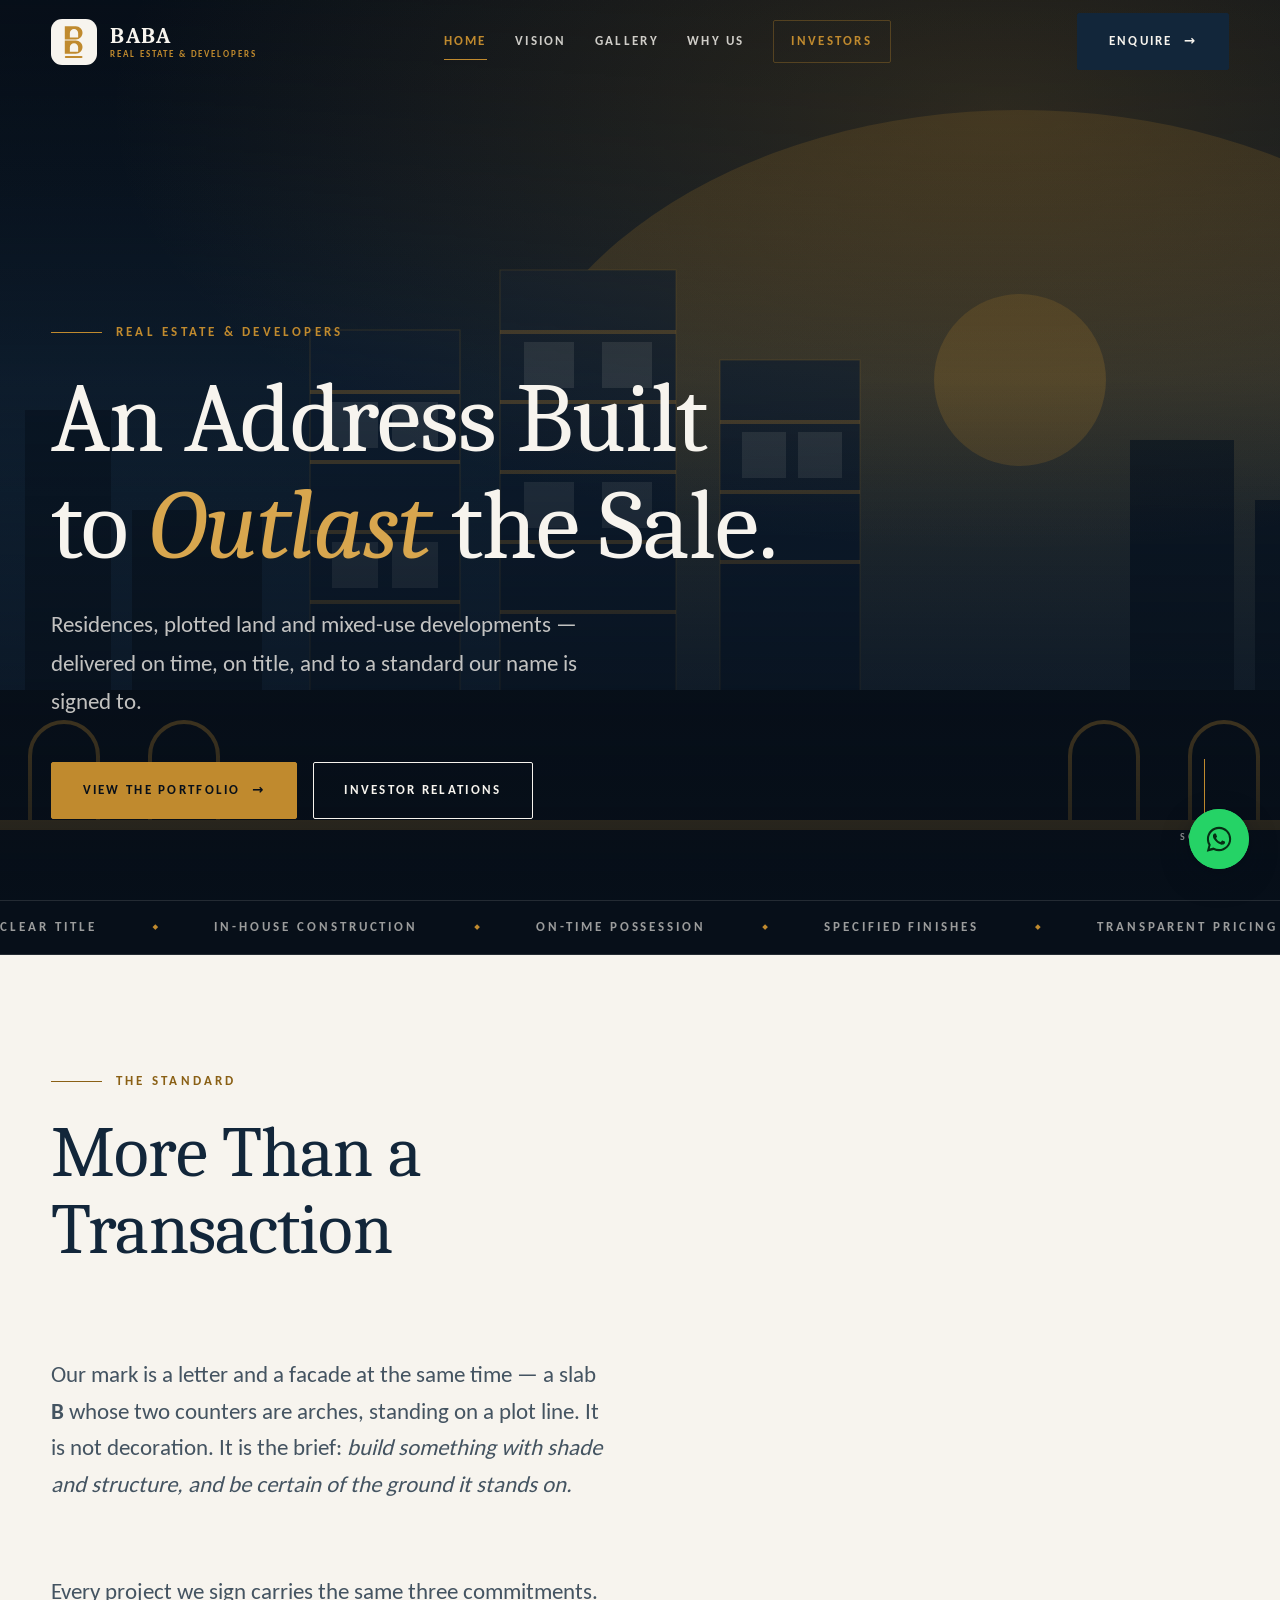
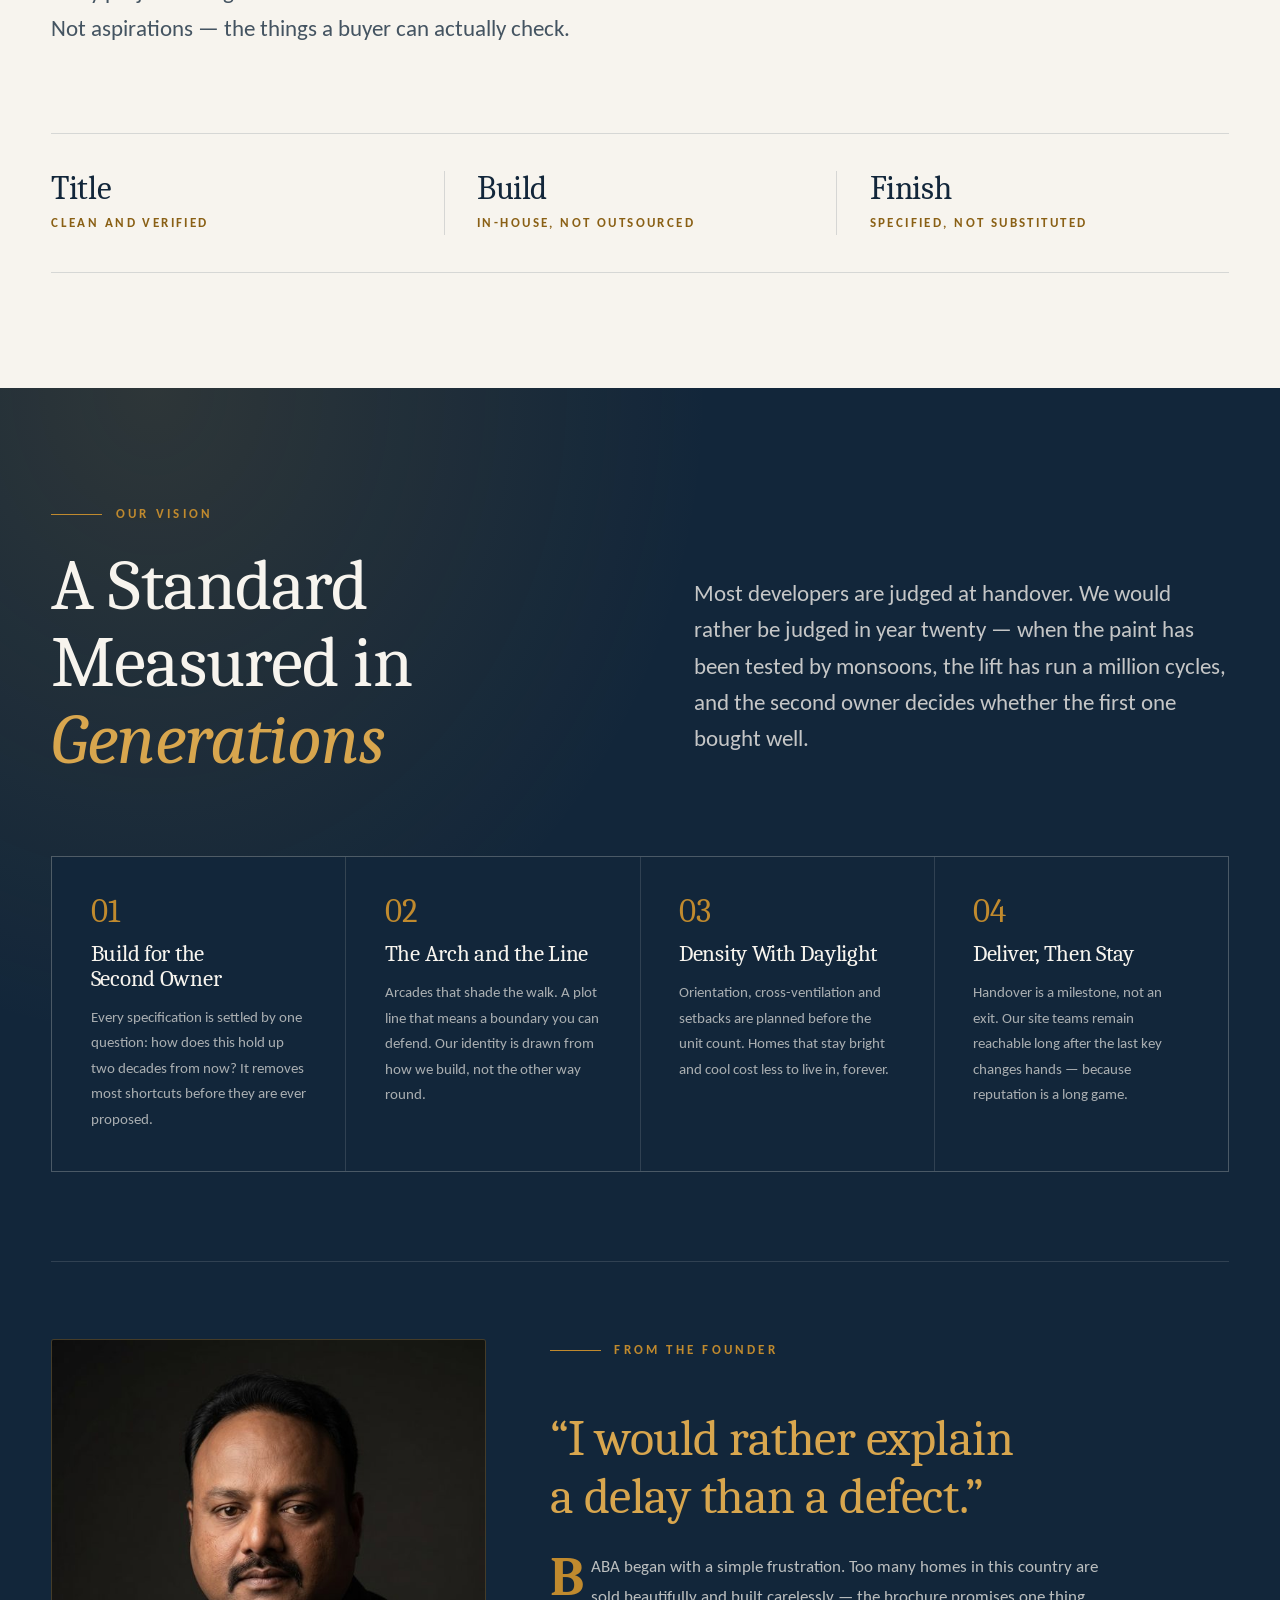
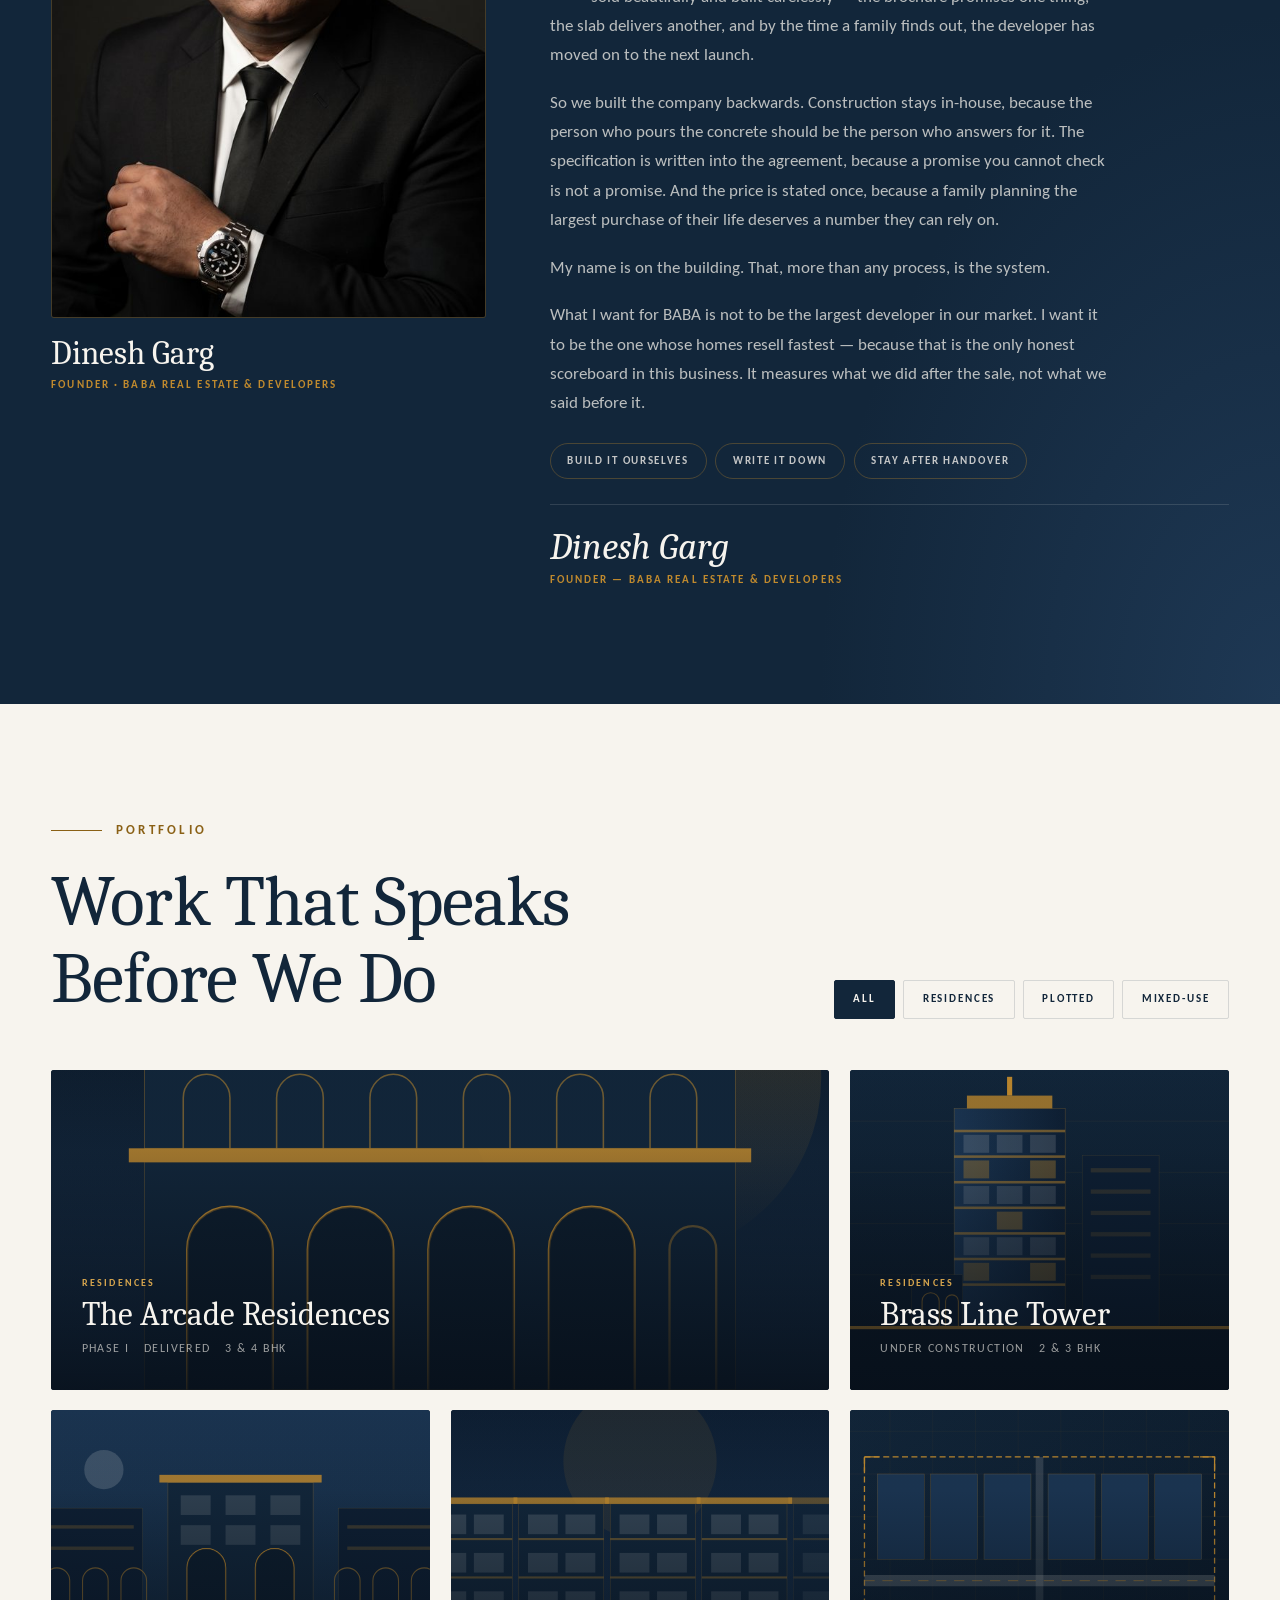
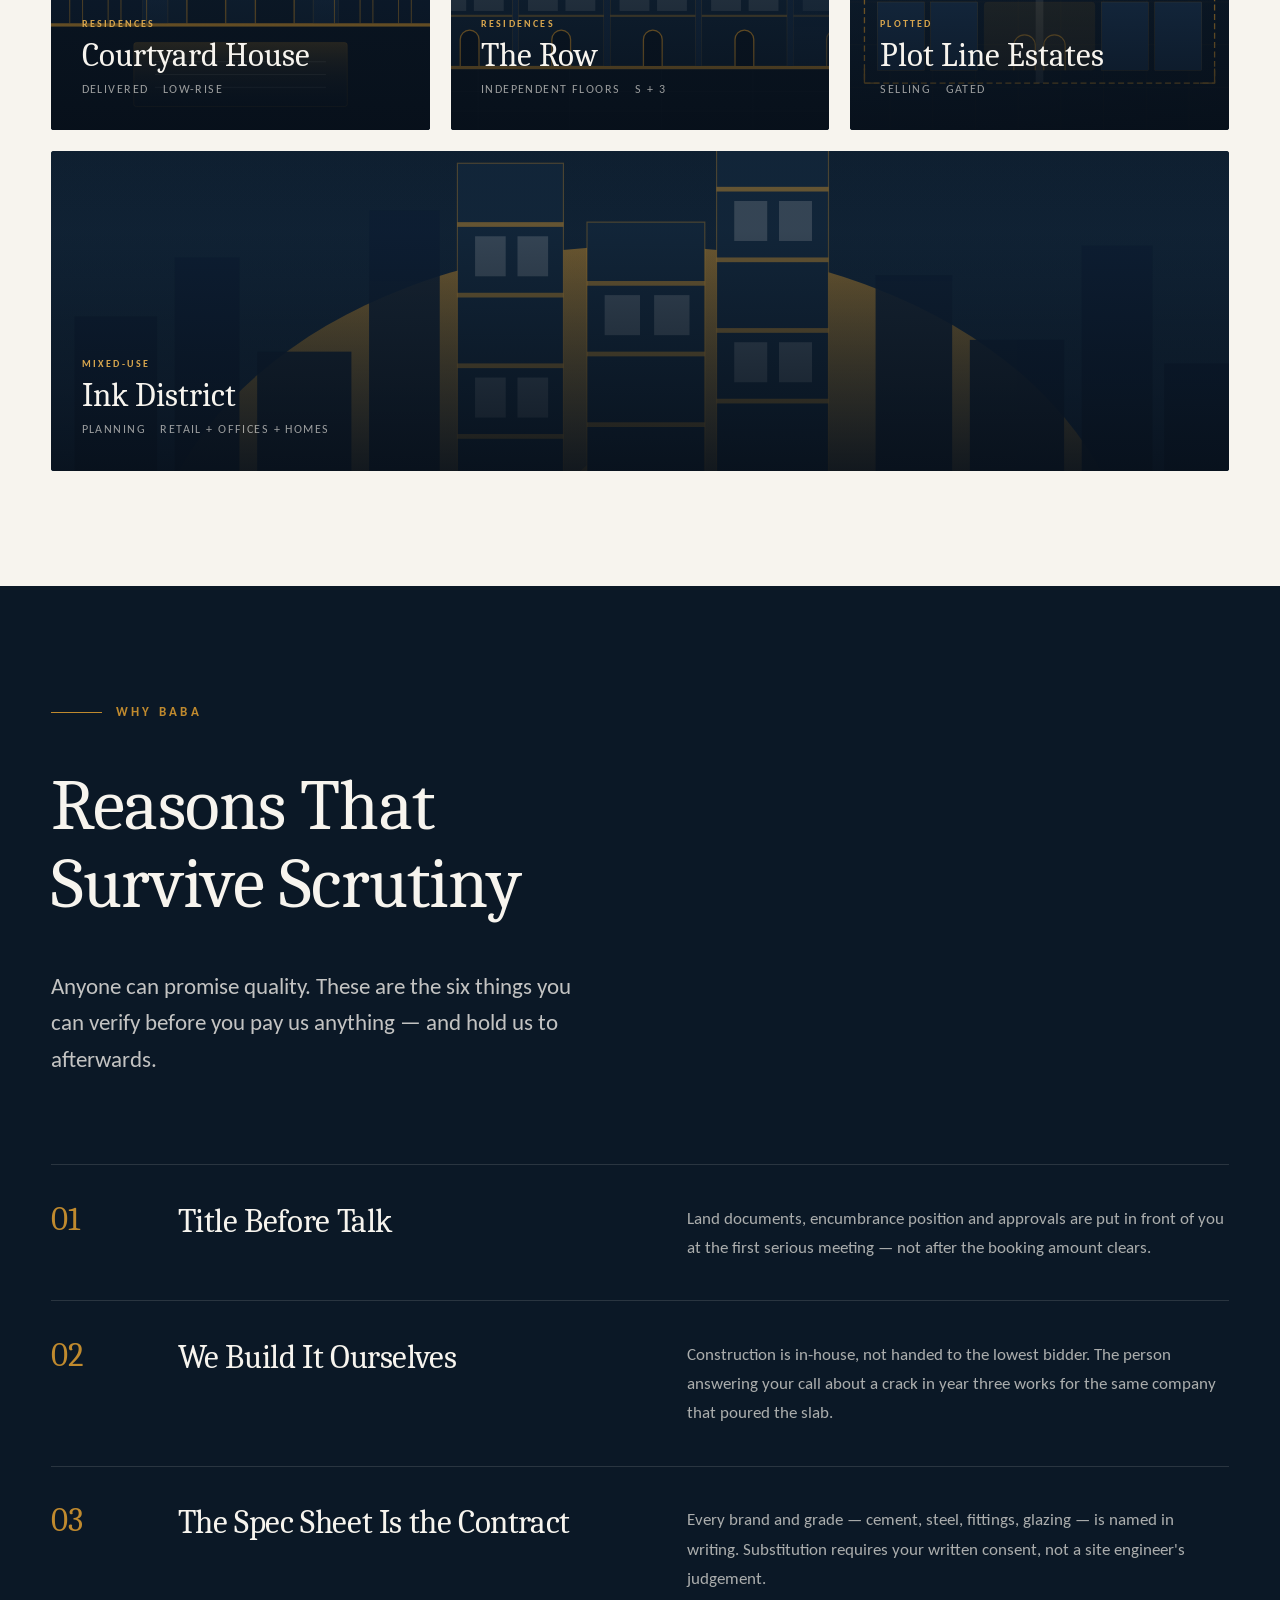
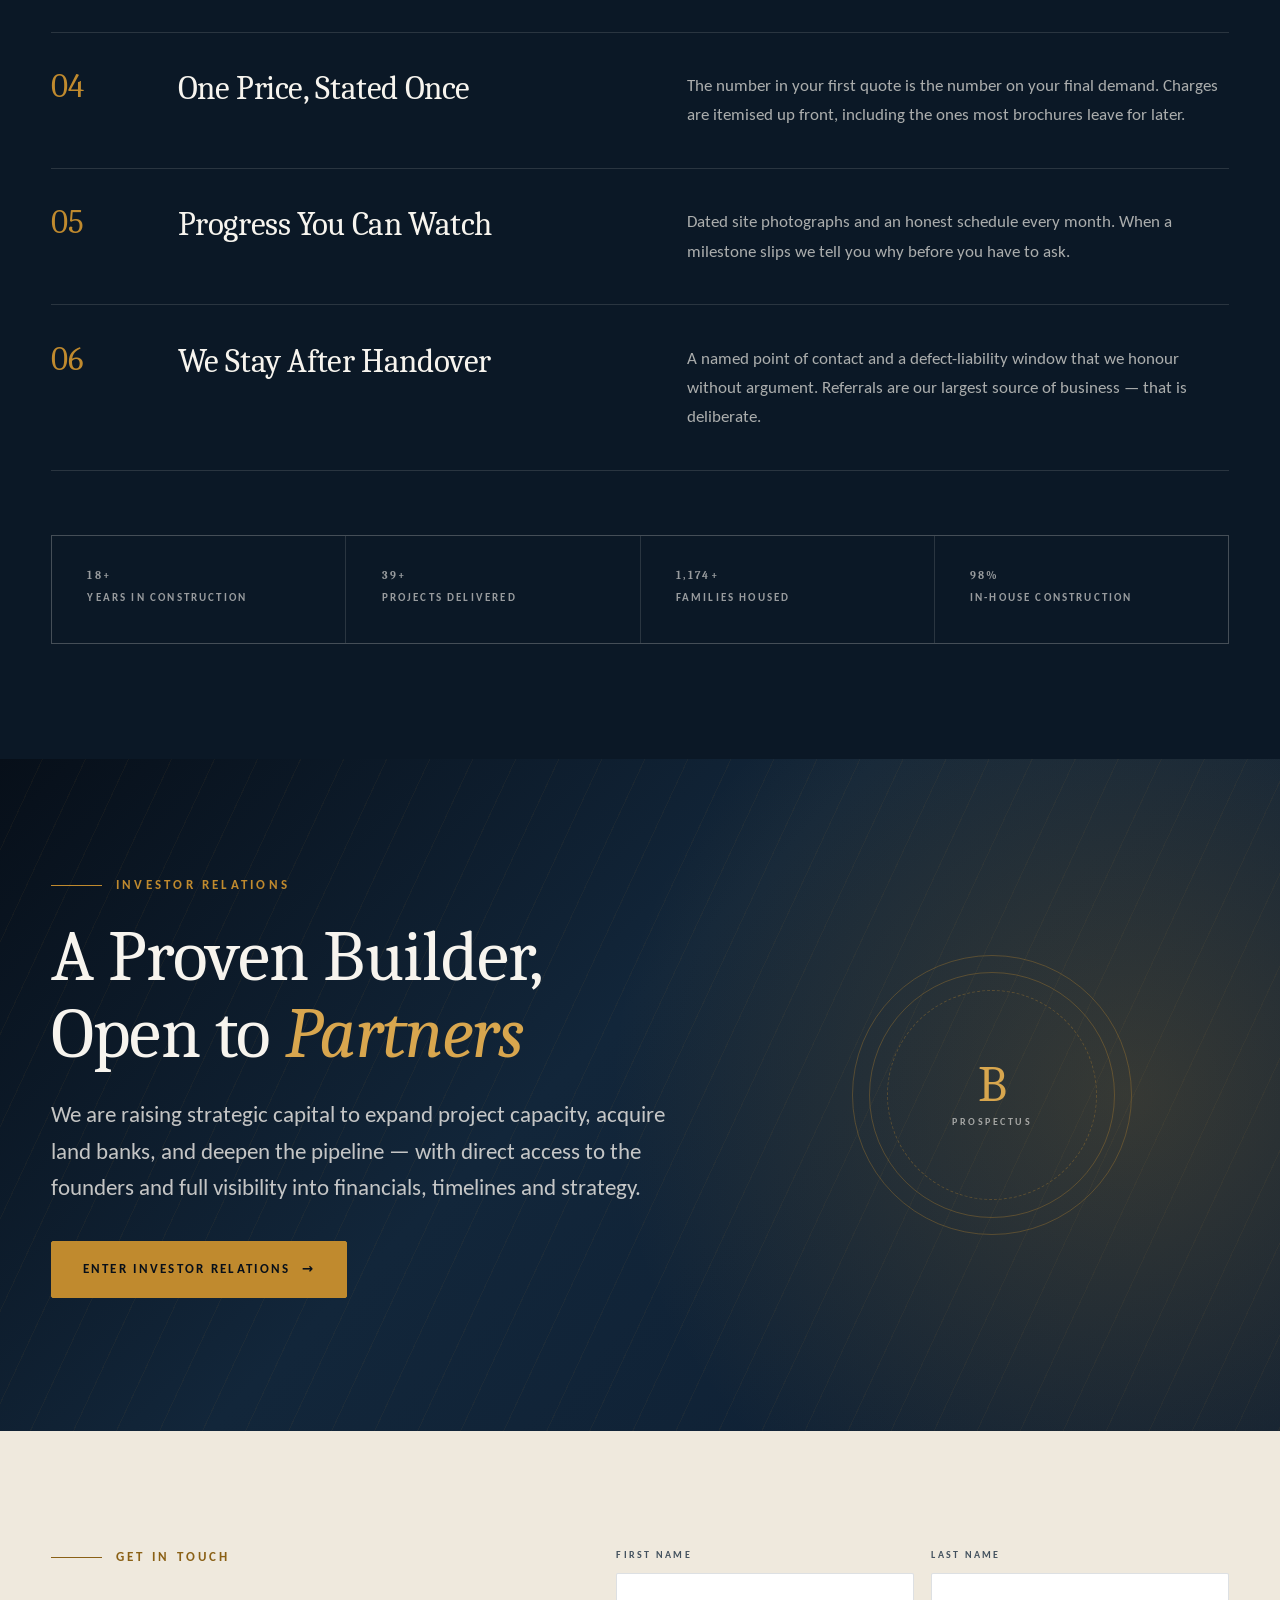
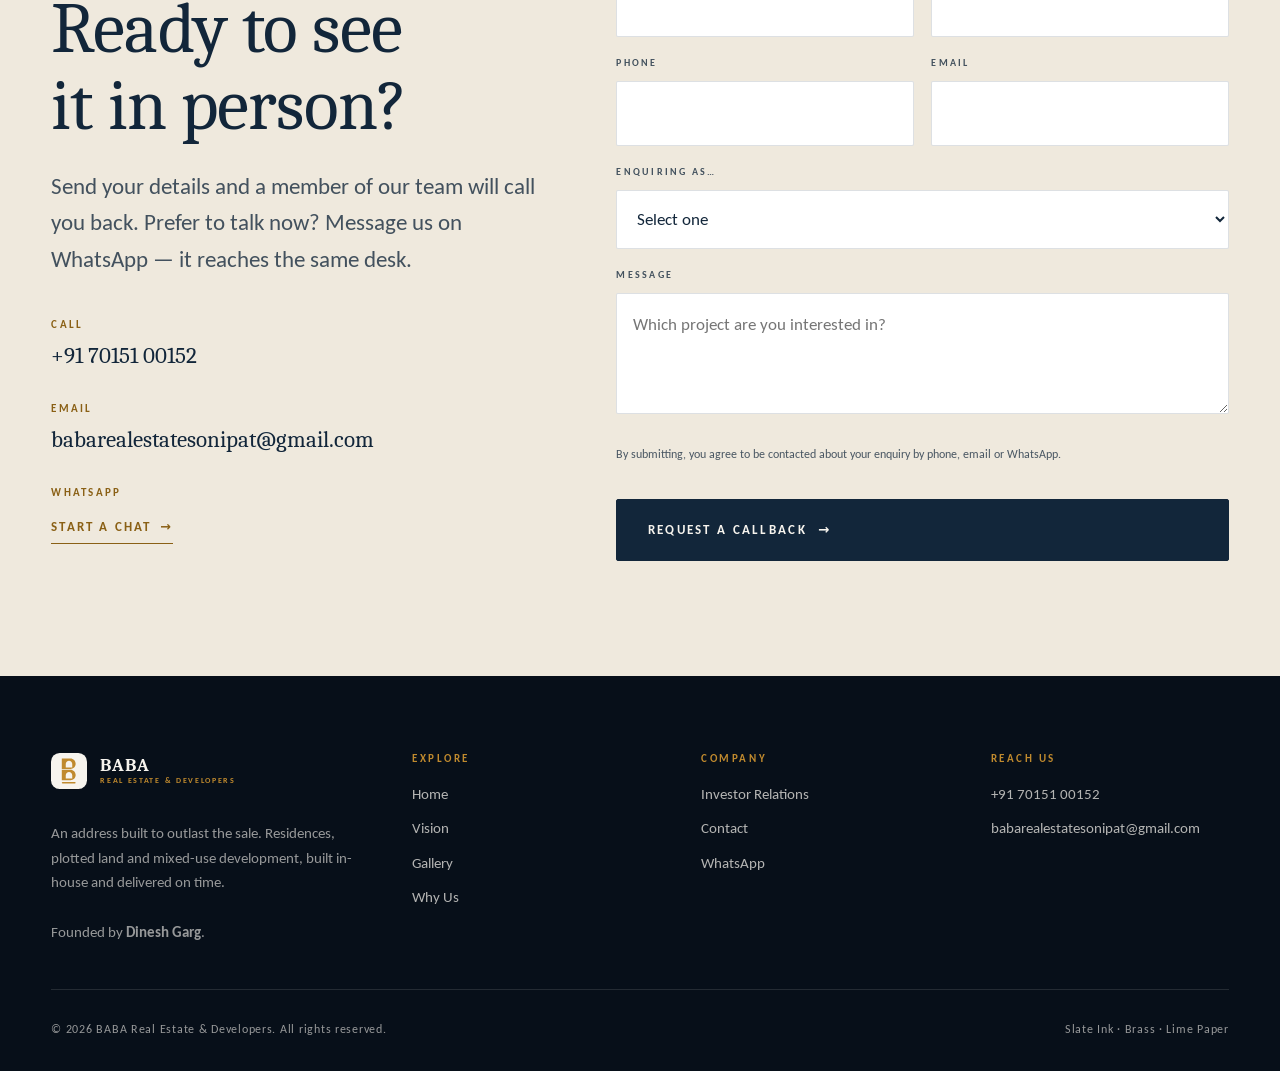
==== index.html @ 48f4e611 "Add files via upload" ====
<!DOCTYPE html>
<html lang="en">
<head>
<meta charset="utf-8">
<meta name="viewport" content="width=device-width, initial-scale=1">
<title>BABA Real Estate &amp; Developers — An Address Built to Outlast the Sale</title>
<meta name="description" content="BABA Real Estate &amp; Developers — residences, plotted land and mixed-use developments delivered on time, on title, and to a standard our name is signed to.">
<meta name="theme-color" content="#12263A">

<meta property="og:type" content="website">
<meta property="og:title" content="BABA Real Estate &amp; Developers">
<meta property="og:description" content="An address built to outlast the sale.">
<meta property="og:image" content="assets/img/logo-mark.svg">

<link rel="icon" href="assets/img/favicon.svg" type="image/svg+xml">
<link rel="apple-touch-icon" href="assets/img/logo-mark.svg">

<!-- Marks that scripting is live. The scroll-reveal CSS is gated on this, so
     if JS never runs the page renders normally instead of staying blank. -->
<script>document.documentElement.className += ' js';</script>

<!-- Fonts are self-hosted: no third-party DNS/TLS on the critical path.
     Preloaded so they download in parallel with the stylesheet, not after it. -->
<link rel="preload" href="assets/fonts/caladea-400-latin.woff2" as="font" type="font/woff2" crossorigin>
<link rel="preload" href="assets/fonts/caladea-700-latin.woff2" as="font" type="font/woff2" crossorigin>
<link rel="preload" href="assets/fonts/carlito-400-latin.woff2" as="font" type="font/woff2" crossorigin>
<link rel="preload" href="assets/fonts/carlito-700-latin.woff2" as="font" type="font/woff2" crossorigin>
<link rel="stylesheet" href="assets/css/site.css">
<script src="assets/js/config.js" defer></script>
<script src="assets/js/site.js" defer></script>
</head>

<body>

<!-- ═══════════════════════════════ HEADER ═══════════════════════════════ -->
<header class="header header--over" id="header">
  <div class="header__in">

    <a href="#home" class="lockup" aria-label="BABA Real Estate and Developers — home">
      <svg class="lockup__mark" viewBox="0 0 96 96" aria-hidden="true">
        <rect class="badge" width="96" height="96" rx="23.04"/>
        <path fill-rule="evenodd" d="M28.8 14.88 L51.84 14.88 C59.5278 14.88 65.76 21.1122 65.76 28.8 C65.76 36.4878 59.5278 42.72 51.84 42.72 L28.8 42.72 Z M28.8 44.64 L51.84 44.64 C59.5278 44.64 65.76 50.8722 65.76 58.56 C65.76 66.2478 59.5278 72.48 51.84 72.48 L28.8 72.48 Z M39.36 38.4 L39.36 29.28 C39.36 24.5082 43.2282 20.64 48 20.64 C52.7718 20.64 56.64 24.5082 56.64 29.28 L56.64 38.4 Z M39.36 68.16 L39.36 59.04 C39.36 54.2682 43.2282 50.4 48 50.4 C52.7718 50.4 56.64 54.2682 56.64 59.04 L56.64 68.16 Z"/>
        <rect class="plot" x="28.8" y="77.28" width="36.96" height="4.32" rx="2.16"/>
      </svg>
      <span class="lockup__type">
        <span class="lockup__word">BABA</span>
        <span class="lockup__desc">Real Estate &amp; Developers</span>
      </span>
    </a>

    <nav class="nav" aria-label="Primary">
      <a class="nav__link" href="#home">Home</a>
      <a class="nav__link" href="#vision">Vision</a>
      <a class="nav__link" href="#gallery">Gallery</a>
      <a class="nav__link" href="#why">Why Us</a>
      <a class="nav__link nav__link--invest" href="investors.html">Investors</a>
    </nav>

    <a class="btn header__cta" href="#contact">
      Enquire <span class="arw" aria-hidden="true">→</span>
    </a>

    <button class="burger" id="burger" aria-label="Open menu" aria-expanded="false" aria-controls="drawer">
      <span></span>
    </button>
  </div>
</header>

<!-- mobile drawer -->
<div class="drawer" id="drawer">
  <nav class="drawer__list" aria-label="Mobile">
    <a class="drawer__link" href="#home"><i>01</i> Home</a>
    <a class="drawer__link" href="#vision"><i>02</i> Vision</a>
    <a class="drawer__link" href="#gallery"><i>03</i> Gallery</a>
    <a class="drawer__link" href="#why"><i>04</i> Why Us</a>
    <a class="drawer__link" href="investors.html"><i>05</i> Investors</a>
  </nav>
  <div class="drawer__foot">
    <a class="btn btn--brass" href="#contact">Enquire <span class="arw" aria-hidden="true">→</span></a>
    <a class="link-u" data-wa href="#">Chat on WhatsApp</a>
  </div>
</div>

<main>

<!-- ═══════════════════════════════ HERO ═════════════════════════════════ -->
<section class="hero" id="home">
  <div class="hero__bg" aria-hidden="true">
    <svg viewBox="0 0 1600 900" preserveAspectRatio="xMidYMax slice">
      <defs>
        <linearGradient id="h-sky" x1="0" y1="0" x2="0" y2="1">
          <stop offset="0" stop-color="#070F19"/>
          <stop offset=".55" stop-color="#12263A"/>
          <stop offset="1" stop-color="#1B3552"/>
        </linearGradient>
        <linearGradient id="h-glow" x1="0" y1="0" x2="0" y2="1">
          <stop offset="0" stop-color="#C08A2E" stop-opacity=".38"/>
          <stop offset="1" stop-color="#C08A2E" stop-opacity="0"/>
        </linearGradient>
      </defs>
      <rect width="1600" height="900" fill="url(#h-sky)"/>
      <ellipse cx="1180" cy="470" rx="520" ry="360" fill="url(#h-glow)"/>
      <circle cx="1180" cy="380" r="86" fill="#C08A2E" opacity=".3"/>

      <!-- far skyline, slow parallax -->
      <g data-par="0.06" opacity=".9" fill="#0B1826">
        <rect x="40" y="470" width="120" height="330"/><rect x="185" y="410" width="86" height="390"/>
        <rect x="292" y="510" width="130" height="290"/><rect x="1290" y="440" width="104" height="360"/>
        <rect x="1415" y="500" width="128" height="300"/><rect x="1560" y="460" width="80" height="340"/>
      </g>

      <!-- mid towers -->
      <g data-par="0.12">
        <g fill="#0E1F33" stroke="#C08A2E" stroke-opacity=".26">
          <rect x="470" y="330" width="150" height="470"/>
          <rect x="660" y="270" width="176" height="530"/>
          <rect x="880" y="360" width="140" height="440"/>
        </g>
        <g fill="#C08A2E" opacity=".38">
          <rect x="470" y="390" width="150" height="4"/><rect x="470" y="460" width="150" height="4"/>
          <rect x="470" y="530" width="150" height="4"/><rect x="470" y="600" width="150" height="4"/>
          <rect x="660" y="330" width="176" height="4"/><rect x="660" y="400" width="176" height="4"/>
          <rect x="660" y="470" width="176" height="4"/><rect x="660" y="540" width="176" height="4"/>
          <rect x="660" y="610" width="176" height="4"/>
          <rect x="880" y="420" width="140" height="4"/><rect x="880" y="490" width="140" height="4"/>
          <rect x="880" y="560" width="140" height="4"/>
        </g>
        <g fill="#F7F4EE" opacity=".13">
          <rect x="492" y="402" width="46" height="46"/><rect x="552" y="402" width="46" height="46"/>
          <rect x="492" y="542" width="46" height="46"/><rect x="552" y="542" width="46" height="46"/>
          <rect x="684" y="342" width="50" height="46"/><rect x="762" y="342" width="50" height="46"/>
          <rect x="684" y="482" width="50" height="46"/><rect x="762" y="482" width="50" height="46"/>
          <rect x="902" y="432" width="44" height="46"/><rect x="958" y="432" width="44" height="46"/>
        </g>
      </g>

      <!-- foreground arcade — the mark, at architectural scale -->
      <g data-par="0.22">
        <rect x="0" y="690" width="1600" height="130" fill="#070F19"/>
        <g fill="none" stroke="#C08A2E" stroke-width="4" stroke-opacity=".92">
          <path d="M70 820v-64a34 34 0 0 1 68 0v64"/>
          <path d="M190 820v-64a34 34 0 0 1 68 0v64"/>
          <path d="M310 820v-64a34 34 0 0 1 68 0v64"/>
          <path d="M1230 820v-64a34 34 0 0 1 68 0v64"/>
          <path d="M1350 820v-64a34 34 0 0 1 68 0v64"/>
          <path d="M1470 820v-64a34 34 0 0 1 68 0v64"/>
        </g>
        <rect x="0" y="820" width="1600" height="10" fill="#C08A2E"/>
        <rect x="0" y="830" width="1600" height="70" fill="#070F19"/>
      </g>
    </svg>
  </div>

  <div class="hero__in">
    <p class="eyebrow" data-reveal>Real Estate &amp; Developers</p>
    <h1 data-reveal style="--d:90ms">An Address Built to <em>Outlast</em> the Sale.</h1>
    <p class="hero__sub" data-reveal style="--d:200ms">
      Residences, plotted land and mixed-use developments — delivered on time, on title,
      and to a standard our name is signed to.
    </p>
    <div class="hero__actions" data-reveal style="--d:300ms">
      <a class="btn btn--brass" href="#gallery">View the Portfolio <span class="arw" aria-hidden="true">→</span></a>
      <a class="btn btn--ghost" href="investors.html">Investor Relations</a>
    </div>
  </div>

  <div class="hero__scroll" aria-hidden="true"><i></i>Scroll</div>
</section>

<!-- ticker -->
<div class="ticker on-ink" aria-hidden="true">
  <div class="ticker__track" id="ticker">
    <span>Clear Title</span><span>In-House Construction</span><span>On-Time Possession</span>
    <span>Specified Finishes</span><span>Transparent Pricing</span><span>Post-Handover Support</span>
  </div>
</div>

<!-- ═══════════════════════════ STATEMENT ════════════════════════════════ -->
<section class="section">
  <div class="shell statement">
    <div class="statement__head">
      <p class="eyebrow" data-reveal>The Standard</p>
      <h2 data-reveal style="--d:80ms">More Than a<br>Transaction</h2>
    </div>
    <div class="statement__body" data-reveal style="--d:160ms">
      <p class="lede">
        Our mark is a letter and a facade at the same time — a slab <strong>B</strong> whose two
        counters are arches, standing on a plot line. It is not decoration. It is the brief:
        <em>build something with shade and structure, and be certain of the ground it stands on.</em>
      </p>
      <p class="lede">
        Every project we sign carries the same three commitments. Not aspirations —
        the things a buyer can actually check.
      </p>
    </div>

    <div class="pillars">
      <div class="pillar" data-reveal>
        <h3>Title</h3>
        <p>Clean and verified</p>
      </div>
      <div class="pillar" data-reveal style="--d:110ms">
        <h3>Build</h3>
        <p>In-house, not outsourced</p>
      </div>
      <div class="pillar" data-reveal style="--d:220ms">
        <h3>Finish</h3>
        <p>Specified, not substituted</p>
      </div>
    </div>
  </div>
</section>

<!-- ═══════════════════════════════ VISION ═══════════════════════════════ -->
<section class="section vision" id="vision">
  <div class="shell">

    <div class="vision__top">
      <div>
        <p class="eyebrow" data-reveal>Our Vision</p>
        <h2 data-reveal style="--d:80ms">A Standard Measured in <span class="script">Generations</span></h2>
      </div>
      <p class="lede" data-reveal style="--d:180ms">
        Most developers are judged at handover. We would rather be judged in year twenty —
        when the paint has been tested by monsoons, the lift has run a million cycles,
        and the second owner decides whether the first one bought well.
      </p>
    </div>

    <div class="vision__grid">
      <article class="vcard" data-reveal>
        <span class="vcard__n">01</span>
        <h3>Build for the Second Owner</h3>
        <p>Every specification is settled by one question: how does this hold up two decades from now? It removes most shortcuts before they are ever proposed.</p>
      </article>
      <article class="vcard" data-reveal style="--d:100ms">
        <span class="vcard__n">02</span>
        <h3>The Arch and the Line</h3>
        <p>Arcades that shade the walk. A plot line that means a boundary you can defend. Our identity is drawn from how we build, not the other way round.</p>
      </article>
      <article class="vcard" data-reveal style="--d:200ms">
        <span class="vcard__n">03</span>
        <h3>Density With Daylight</h3>
        <p>Orientation, cross-ventilation and setbacks are planned before the unit count. Homes that stay bright and cool cost less to live in, forever.</p>
      </article>
      <article class="vcard" data-reveal style="--d:300ms">
        <span class="vcard__n">04</span>
        <h3>Deliver, Then Stay</h3>
        <p>Handover is a milestone, not an exit. Our site teams remain reachable long after the last key changes hands — because reputation is a long game.</p>
      </article>
    </div>

    <!-- ── The founder ─────────────────────────────────────────────────── -->
    <div class="founder" id="founder">

      <figure class="founder__portrait" data-reveal>
        <img src="assets/img/founder-dinesh-garg-600.jpg"
             srcset="assets/img/founder-dinesh-garg-600.jpg 600w,
                     assets/img/founder-dinesh-garg-1200.jpg 1200w"
             sizes="(max-width: 640px) 92vw, (max-width: 1080px) 380px, 471px"
             alt="Dinesh Garg, Founder of BABA Real Estate &amp; Developers"
             loading="lazy" decoding="async" width="600" height="800">
        <figcaption>
          <strong>Dinesh Garg</strong>
          <span>Founder · BABA Real Estate &amp; Developers</span>
        </figcaption>
      </figure>

      <div class="founder__letter">
        <p class="eyebrow" data-reveal>From the Founder</p>

        <blockquote class="founder__quote" data-reveal style="--d:90ms">
          “I would rather explain a delay than a defect.”
        </blockquote>

        <div class="founder__body" data-reveal style="--d:180ms">
          <p>
            BABA began with a simple frustration. Too many homes in this country are sold
            beautifully and built carelessly — the brochure promises one thing, the slab
            delivers another, and by the time a family finds out, the developer has moved on
            to the next launch.
          </p>
          <p>
            So we built the company backwards. Construction stays in-house, because the person
            who pours the concrete should be the person who answers for it. The specification
            is written into the agreement, because a promise you cannot check is not a promise.
            And the price is stated once, because a family planning the largest purchase of
            their life deserves a number they can rely on.
          </p>
          <p>
            My name is on the building. That, more than any process, is the system.
          </p>
          <p>
            What I want for BABA is not to be the largest developer in our market. I want it to
            be the one whose homes resell fastest — because that is the only honest scoreboard
            in this business. It measures what we did after the sale, not what we said
            before it.
          </p>
        </div>

        <div class="founder__principles" data-reveal style="--d:260ms">
          <span>Build it ourselves</span>
          <span>Write it down</span>
          <span>Stay after handover</span>
        </div>

        <div class="founder__sign" data-reveal style="--d:320ms">
          <span class="founder__signature">Dinesh Garg</span>
          <span class="founder__role">Founder — BABA Real Estate &amp; Developers</span>
        </div>
      </div>
    </div>
  </div>
</section>

<!-- ═══════════════════════════════ GALLERY ══════════════════════════════ -->
<section class="section" id="gallery">
  <div class="shell-wide">

    <div class="gallery__head">
      <div>
        <p class="eyebrow" data-reveal>Portfolio</p>
        <h2 data-reveal style="--d:80ms">Work That Speaks<br>Before We Do</h2>
      </div>
      <div class="filters" data-reveal style="--d:160ms" role="group" aria-label="Filter projects">
        <button class="filter is-active" data-filter="all">All</button>
        <button class="filter" data-filter="residences">Residences</button>
        <button class="filter" data-filter="plotted">Plotted</button>
        <button class="filter" data-filter="mixed">Mixed-Use</button>
      </div>
    </div>

    <div class="grid" id="grid">

      <button class="card card--wide" data-cat="residences" data-reveal
              data-img="assets/img/gallery/plate-arcade.svg"
              data-title="The Arcade Residences" data-meta="Residences · Phase I · Delivered">
        <div class="card__media">
          <img src="assets/img/gallery/plate-arcade.svg" alt="The Arcade Residences — arcaded low-rise facade" loading="lazy" decoding="async" width="1000" height="750">
          <div class="card__veil"></div>
        </div>
        <span class="card__plus" aria-hidden="true">+</span>
        <div class="card__body">
          <span class="card__tag">Residences</span>
          <span class="card__title">The Arcade Residences</span>
          <span class="card__meta"><span>Phase I</span><span>Delivered</span><span>3 &amp; 4 BHK</span></span>
        </div>
      </button>

      <button class="card" data-cat="residences" data-reveal style="--d:90ms"
              data-img="assets/img/gallery/plate-tower.svg"
              data-title="Brass Line Tower" data-meta="Residences · Under Construction">
        <div class="card__media">
          <img src="assets/img/gallery/plate-tower.svg" alt="Brass Line Tower — high-rise residences" loading="lazy" decoding="async" width="1000" height="750">
          <div class="card__veil"></div>
        </div>
        <span class="card__plus" aria-hidden="true">+</span>
        <div class="card__body">
          <span class="card__tag">Residences</span>
          <span class="card__title">Brass Line Tower</span>
          <span class="card__meta"><span>Under Construction</span><span>2 &amp; 3 BHK</span></span>
        </div>
      </button>

      <button class="card" data-cat="residences" data-reveal style="--d:180ms"
              data-img="assets/img/gallery/plate-courtyard.svg"
              data-title="Courtyard House" data-meta="Residences · Delivered">
        <div class="card__media">
          <img src="assets/img/gallery/plate-courtyard.svg" alt="Courtyard House — low-rise residences around a water court" loading="lazy" decoding="async" width="1000" height="750">
          <div class="card__veil"></div>
        </div>
        <span class="card__plus" aria-hidden="true">+</span>
        <div class="card__body">
          <span class="card__tag">Residences</span>
          <span class="card__title">Courtyard House</span>
          <span class="card__meta"><span>Delivered</span><span>Low-rise</span></span>
        </div>
      </button>

      <button class="card" data-cat="residences" data-reveal
              data-img="assets/img/gallery/plate-row.svg"
              data-title="The Row — Independent Floors" data-meta="Residences · Delivered">
        <div class="card__media">
          <img src="assets/img/gallery/plate-row.svg" alt="The Row — independent floors" loading="lazy" decoding="async" width="1000" height="750">
          <div class="card__veil"></div>
        </div>
        <span class="card__plus" aria-hidden="true">+</span>
        <div class="card__body">
          <span class="card__tag">Residences</span>
          <span class="card__title">The Row</span>
          <span class="card__meta"><span>Independent Floors</span><span>S + 3</span></span>
        </div>
      </button>

      <button class="card" data-cat="plotted" data-reveal style="--d:90ms"
              data-img="assets/img/gallery/plate-masterplan.svg"
              data-title="Plot Line Estates" data-meta="Plotted Development · Selling">
        <div class="card__media">
          <img src="assets/img/gallery/plate-masterplan.svg" alt="Plot Line Estates — plotted land masterplan" loading="lazy" decoding="async" width="1000" height="750">
          <div class="card__veil"></div>
        </div>
        <span class="card__plus" aria-hidden="true">+</span>
        <div class="card__body">
          <span class="card__tag">Plotted</span>
          <span class="card__title">Plot Line Estates</span>
          <span class="card__meta"><span>Selling</span><span>Gated</span></span>
        </div>
      </button>

      <button class="card card--full" data-cat="mixed" data-reveal style="--d:180ms"
              data-img="assets/img/gallery/plate-skyline.svg"
              data-title="Ink District" data-meta="Mixed-Use · Planning">
        <div class="card__media">
          <img src="assets/img/gallery/plate-skyline.svg" alt="Ink District — mixed-use development at dusk" loading="lazy" decoding="async" width="1000" height="750">
          <div class="card__veil"></div>
        </div>
        <span class="card__plus" aria-hidden="true">+</span>
        <div class="card__body">
          <span class="card__tag">Mixed-Use</span>
          <span class="card__title">Ink District</span>
          <span class="card__meta"><span>Planning</span><span>Retail + Offices + Homes</span></span>
        </div>
      </button>

    </div>
  </div>
</section>

<!-- ═══════════════════════════════ WHY US ═══════════════════════════════ -->
<section class="section why" id="why">
  <div class="shell">

    <div class="why__head">
      <p class="eyebrow" data-reveal>Why BABA</p>
      <h2 data-reveal style="--d:80ms">Reasons That Survive Scrutiny</h2>
      <p class="lede" data-reveal style="--d:160ms">
        Anyone can promise quality. These are the six things you can verify before you pay us
        anything — and hold us to afterwards.
      </p>
    </div>

    <div class="why__list">
      <article class="whyrow" data-reveal>
        <span class="whyrow__n">01</span>
        <h3>Title Before Talk</h3>
        <p>Land documents, encumbrance position and approvals are put in front of you at the first serious meeting — not after the booking amount clears.</p>
      </article>
      <article class="whyrow" data-reveal>
        <span class="whyrow__n">02</span>
        <h3>We Build It Ourselves</h3>
        <p>Construction is in-house, not handed to the lowest bidder. The person answering your call about a crack in year three works for the same company that poured the slab.</p>
      </article>
      <article class="whyrow" data-reveal>
        <span class="whyrow__n">03</span>
        <h3>The Spec Sheet Is the Contract</h3>
        <p>Every brand and grade — cement, steel, fittings, glazing — is named in writing. Substitution requires your written consent, not a site engineer's judgement.</p>
      </article>
      <article class="whyrow" data-reveal>
        <span class="whyrow__n">04</span>
        <h3>One Price, Stated Once</h3>
        <p>The number in your first quote is the number on your final demand. Charges are itemised up front, including the ones most brochures leave for later.</p>
      </article>
      <article class="whyrow" data-reveal>
        <span class="whyrow__n">05</span>
        <h3>Progress You Can Watch</h3>
        <p>Dated site photographs and an honest schedule every month. When a milestone slips we tell you why before you have to ask.</p>
      </article>
      <article class="whyrow" data-reveal>
        <span class="whyrow__n">06</span>
        <h3>We Stay After Handover</h3>
        <p>A named point of contact and a defect-liability window that we honour without argument. Referrals are our largest source of business — that is deliberate.</p>
      </article>
    </div>

    <div class="assure">
      <div class="assure__item" data-reveal>
        <span class="assure__n" data-count="18" data-suffix="+">0</span>
        <span>Years in Construction</span>
      </div>
      <div class="assure__item" data-reveal style="--d:90ms">
        <span class="assure__n" data-count="40" data-suffix="+">0</span>
        <span>Projects Delivered</span>
      </div>
      <div class="assure__item" data-reveal style="--d:180ms">
        <span class="assure__n" data-count="1200" data-suffix="+">0</span>
        <span>Families Housed</span>
      </div>
      <div class="assure__item" data-reveal style="--d:270ms">
        <span class="assure__n" data-count="100" data-suffix="%">0</span>
        <span>In-House Construction</span>
      </div>
    </div>
  </div>
</section>

<!-- ═══════════════════════════ INVESTOR BAND ════════════════════════════ -->
<section class="section iband" id="investors">
  <div class="shell iband__in">
    <div>
      <p class="eyebrow" data-reveal>Investor Relations</p>
      <h2 data-reveal style="--d:80ms">A Proven Builder, Open to <span class="script">Partners</span></h2>
      <p class="lede" data-reveal style="--d:160ms">
        We are raising strategic capital to expand project capacity, acquire land banks, and
        deepen the pipeline — with direct access to the founders and full visibility into
        financials, timelines and strategy.
      </p>
      <p data-reveal style="--d:240ms; margin-top:2.2rem">
        <a class="btn btn--brass" href="investors.html">Enter Investor Relations <span class="arw" aria-hidden="true">→</span></a>
      </p>
    </div>

    <div class="iband__seal" aria-hidden="true" data-reveal style="--d:200ms">
      <div>
        <strong>B</strong>
        <span>Prospectus</span>
      </div>
    </div>
  </div>
</section>

<!-- ═══════════════════════════════ CONTACT ══════════════════════════════ -->
<section class="section contact" id="contact">
  <div class="shell contact__in">

    <div>
      <p class="eyebrow" data-reveal>Get in Touch</p>
      <h2 data-reveal style="--d:80ms">Ready to see it in person?</h2>
      <p class="lede" data-reveal style="--d:160ms">
        Send your details and a member of our team will call you back. Prefer to talk now?
        Message us on WhatsApp — it reaches the same desk.
      </p>

      <dl class="contact__detail" data-reveal style="--d:240ms">
        <div>
          <dt>Call</dt>
          <dd><a id="phoneLink" href="#">+91 99999 99999</a></dd>
        </div>
        <div>
          <dt>Email</dt>
          <dd><a id="mailLink" href="#">babarealestatesonipat@gmail.com</a></dd>
        </div>
        <div>
          <dt>WhatsApp</dt>
          <dd><a class="link-u" data-wa href="#" style="font-family:var(--font-ui);font-size:.8rem">Start a chat <span aria-hidden="true">→</span></a></dd>
        </div>
      </dl>
    </div>

    <form class="form" id="enquiryForm" novalidate data-reveal style="--d:120ms">
      <div class="form__row">
        <div class="field">
          <label for="f-first">First Name</label>
          <input id="f-first" name="firstName" type="text" autocomplete="given-name" required>
          <span class="field__err">Please enter your first name.</span>
        </div>
        <div class="field">
          <label for="f-last">Last Name</label>
          <input id="f-last" name="lastName" type="text" autocomplete="family-name">
        </div>
      </div>

      <div class="form__row">
        <div class="field">
          <label for="f-phone">Phone</label>
          <input id="f-phone" name="phone" type="tel" autocomplete="tel" required>
          <span class="field__err">Please enter a valid phone number.</span>
        </div>
        <div class="field">
          <label for="f-email">Email</label>
          <input id="f-email" name="email" type="email" autocomplete="email" required>
          <span class="field__err">Please enter a valid email address.</span>
        </div>
      </div>

      <div class="field">
        <label for="f-type">Enquiring as…</label>
        <select id="f-type" name="enquiryType" required>
          <option value="">Select one</option>
          <option>End User / Home Buyer</option>
          <option>Channel Partner / Broker</option>
          <option>Investor</option>
          <option>Corporate / Institutional</option>
          <option>NRI Buyer</option>
        </select>
        <span class="field__err">Please choose an option.</span>
      </div>

      <div class="field">
        <label for="f-msg">Message</label>
        <textarea id="f-msg" name="message" placeholder="Which project are you interested in?"></textarea>
      </div>

      <p class="form__note">
        By submitting, you agree to be contacted about your enquiry by phone, email or WhatsApp.
      </p>

      <div class="form__ok" id="enquiryOk" role="status"></div>

      <button class="btn" type="submit">Request a Callback <span class="arw" aria-hidden="true">→</span></button>
    </form>
  </div>
</section>

</main>

<!-- ═══════════════════════════════ FOOTER ═══════════════════════════════ -->
<footer class="footer">
  <div class="shell">
    <div class="footer__top">
      <div>
        <a href="#home" class="lockup lockup--sm" style="--badge:var(--paper-200);--word:var(--paper-200)" aria-label="BABA Real Estate and Developers">
          <svg class="lockup__mark" viewBox="0 0 96 96" aria-hidden="true">
            <rect class="badge" width="96" height="96" rx="23.04"/>
            <path fill-rule="evenodd" d="M28.8 14.88 L51.84 14.88 C59.5278 14.88 65.76 21.1122 65.76 28.8 C65.76 36.4878 59.5278 42.72 51.84 42.72 L28.8 42.72 Z M28.8 44.64 L51.84 44.64 C59.5278 44.64 65.76 50.8722 65.76 58.56 C65.76 66.2478 59.5278 72.48 51.84 72.48 L28.8 72.48 Z M39.36 38.4 L39.36 29.28 C39.36 24.5082 43.2282 20.64 48 20.64 C52.7718 20.64 56.64 24.5082 56.64 29.28 L56.64 38.4 Z M39.36 68.16 L39.36 59.04 C39.36 54.2682 43.2282 50.4 48 50.4 C52.7718 50.4 56.64 54.2682 56.64 59.04 L56.64 68.16 Z"/>
            <rect class="plot" x="28.8" y="77.28" width="36.96" height="4.32" rx="2.16"/>
          </svg>
          <span class="lockup__type">
            <span class="lockup__word">BABA</span>
            <span class="lockup__desc">Real Estate &amp; Developers</span>
          </span>
        </a>
        <p class="footer__blurb">
          An address built to outlast the sale. Residences, plotted land and mixed-use
          development, built in-house and delivered on time.
          <br><br>Founded by <strong>Dinesh Garg</strong>.
        </p>
      </div>

      <div>
        <h4>Explore</h4>
        <ul>
          <li><a href="#home">Home</a></li>
          <li><a href="#vision">Vision</a></li>
          <li><a href="#gallery">Gallery</a></li>
          <li><a href="#why">Why Us</a></li>
        </ul>
      </div>

      <div>
        <h4>Company</h4>
        <ul>
          <li><a href="investors.html">Investor Relations</a></li>
          <li><a href="#contact">Contact</a></li>
          <li><a data-wa href="#">WhatsApp</a></li>
        </ul>
      </div>

      <div>
        <h4>Reach Us</h4>
        <ul>
          <li><a class="js-phone" href="#">+91 99999 99999</a></li>
          <li><a class="js-mail" href="#">babarealestatesonipat@gmail.com</a></li>
        </ul>
      </div>
    </div>

    <div class="footer__bot">
      <span>© <span id="yr">2026</span> BABA Real Estate &amp; Developers. All rights reserved.</span>
      <span>Slate Ink · Brass · Lime Paper</span>
    </div>
  </div>
</footer>

<!-- ═══════════════════════════════ LIGHTBOX ═════════════════════════════ -->
<div class="lightbox" id="lightbox" role="dialog" aria-modal="true" aria-label="Project image">
  <button class="lightbox__x" id="lightboxClose" aria-label="Close">✕</button>
  <figure class="lightbox__fig">
    <img id="lightboxImg" src="" alt="">
    <figcaption class="lightbox__cap">
      <strong id="lightboxTitle"></strong>
      <span id="lightboxMeta"></span>
    </figcaption>
  </figure>
</div>

<!-- ═══════════════════════════ WHATSAPP BUTTON ══════════════════════════ -->
<a class="wa" data-wa href="#" target="_blank" rel="noopener" aria-label="Chat with us on WhatsApp">
  <span class="wa__ico" aria-hidden="true">
    <svg viewBox="0 0 32 32"><path d="M16.04 3C8.9 3 3.1 8.8 3.1 15.94c0 2.28.6 4.5 1.74 6.46L3 29.5l7.28-1.9a12.9 12.9 0 0 0 5.76 1.37h.01c7.13 0 12.93-5.8 12.93-12.94 0-3.46-1.35-6.7-3.8-9.15A12.83 12.83 0 0 0 16.04 3Zm0 23.7h-.01a10.7 10.7 0 0 1-5.46-1.5l-.4-.23-4.06 1.06 1.08-3.96-.26-.4a10.68 10.68 0 0 1-1.64-5.72c0-5.92 4.83-10.75 10.76-10.75 2.87 0 5.57 1.12 7.6 3.15a10.68 10.68 0 0 1 3.15 7.6c0 5.94-4.83 10.76-10.76 10.76Zm5.9-8.05c-.32-.16-1.9-.94-2.2-1.05-.3-.1-.51-.16-.73.17-.21.32-.83 1.04-1.02 1.26-.19.21-.38.24-.7.08-.32-.16-1.36-.5-2.6-1.6-.96-.86-1.6-1.92-1.79-2.24-.19-.32-.02-.5.14-.66.14-.14.32-.38.48-.56.16-.19.21-.32.32-.54.1-.21.05-.4-.03-.56-.08-.16-.72-1.74-.99-2.38-.26-.62-.52-.54-.72-.55l-.61-.01c-.21 0-.56.08-.85.4-.29.32-1.11 1.09-1.11 2.65s1.14 3.08 1.3 3.29c.16.21 2.24 3.42 5.43 4.8.76.33 1.35.52 1.81.67.76.24 1.45.21 2 .13.61-.09 1.9-.78 2.16-1.53.27-.75.27-1.39.19-1.52-.08-.13-.29-.21-.61-.37Z"/></svg>
  </span>
  <span class="wa__label" id="waLabel">Chat on WhatsApp</span>
</a>

</body>
</html>
---- assets/css/site.css ----
/* ==========================================================================
   BABA REAL ESTATE & DEVELOPERS
   Brand system taken directly from baba-logo-sheet.pdf
     Slate Ink   #12263A
     Brass       #C08A2E
     Lime Paper  #F7F4EE
     Wordmark    Caladea Bold   Descriptor  Carlito
   ========================================================================== */

/* ---- 0. Fonts (self-hosted) --------------------------------------------
   Caladea + Carlito, latin subsets, served from this origin. Self-hosting
   removes two third-party DNS + TLS handshakes from the critical path —
   with a render-blocking Google Fonts <link> nothing could paint until
   fonts.googleapis.com answered.
   ------------------------------------------------------------------------ */
@font-face {
  font-family: 'Caladea';
  font-style: normal;
  font-weight: 400;
  font-display: swap;
  src: url('../fonts/caladea-400-latin.woff2') format('woff2');
}
@font-face {
  font-family: 'Caladea';
  font-style: normal;
  font-weight: 700;
  font-display: swap;
  src: url('../fonts/caladea-700-latin.woff2') format('woff2');
}
@font-face {
  font-family: 'Caladea';
  font-style: italic;
  font-weight: 400;
  font-display: swap;
  src: url('../fonts/caladea-400i-latin.woff2') format('woff2');
}
@font-face {
  font-family: 'Carlito';
  font-style: normal;
  font-weight: 400;
  font-display: swap;
  src: url('../fonts/carlito-400-latin.woff2') format('woff2');
}
@font-face {
  font-family: 'Carlito';
  font-style: normal;
  font-weight: 700;
  font-display: swap;
  src: url('../fonts/carlito-700-latin.woff2') format('woff2');
}

/* ---- 1. Tokens ---------------------------------------------------------- */
:root {
  /* brand */
  --ink:          #12263A;
  --brass:        #C08A2E;
  --paper:        #F7F4EE;

  /* extended ink range */
  --ink-900:      #070F19;
  --ink-800:      #0B1826;
  --ink-700:      #0E1F33;
  --ink-600:      #12263A;
  --ink-500:      #1B3552;
  --ink-400:      #2A4A6E;

  /* extended brass range */
  --brass-700:    #8A6015;
  --brass-600:    #9E6F20;
  --brass-500:    #C08A2E;
  --brass-400:    #D8A64E;
  --brass-200:    #E9CD93;

  /* Brass for SMALL TYPE ON PAPER. The brand pairing (Brass #C08A2E on Lime
     Paper #F7F4EE) is only 2.77:1 — fine for the mark and for rules, too low
     for label copy people actually have to read. This deeper brass gives
     5.08:1 and still reads as brass. On ink, --brass-500 is 5.07:1 and is used
     unchanged. To go back to the literal brand colour everywhere, point this
     at var(--brass-500). */
  --brass-ink:    var(--brass-700);

  /* paper range */
  --paper-100:    #FFFFFF;
  --paper-200:    #F7F4EE;
  --paper-300:    #EFE9DD;
  --paper-400:    #E2D9C7;

  /* semantic */
  --bg:           var(--paper-200);
  --fg:           var(--ink-600);
  --rule:         rgba(18, 38, 58, .14);
  --rule-brass:   rgba(192, 138, 46, .32);

  /* type */
  --font-display: 'Caladea', Georgia, 'Times New Roman', serif;
  --font-ui:      'Carlito', 'Segoe UI', system-ui, -apple-system, sans-serif;

  --step--1: clamp(.78rem, .76rem + .1vw, .84rem);
  --step-0:  clamp(1rem, .96rem + .18vw, 1.09rem);
  --step-1:  clamp(1.2rem, 1.12rem + .38vw, 1.45rem);
  --step-2:  clamp(1.55rem, 1.38rem + .82vw, 2.1rem);
  --step-3:  clamp(2rem, 1.6rem + 1.9vw, 3.1rem);
  --step-4:  clamp(2.5rem, 1.75rem + 3.4vw, 4.6rem);
  --step-5:  clamp(3rem, 1.7rem + 5.6vw, 6.5rem);

  /* layout */
  --shell:      min(1280px, 100% - 2 * var(--gutter));
  --shell-wide: min(1560px, 100% - 2 * var(--gutter));
  --gutter:     clamp(1.15rem, 4vw, 3.75rem);
  --section-y:  clamp(4.5rem, 9vw, 9.5rem);
  --header-h:   84px;

  --ease:       cubic-bezier(.22, .61, .36, 1);
  --ease-out:   cubic-bezier(.16, 1, .3, 1);
}

/* ---- 2. Reset ----------------------------------------------------------- */
*, *::before, *::after { box-sizing: border-box; }
html { -webkit-text-size-adjust: 100%; scroll-behavior: smooth; }
@media (prefers-reduced-motion: reduce) { html { scroll-behavior: auto; } }

body {
  margin: 0;
  background: var(--bg);
  color: var(--fg);
  font-family: var(--font-ui);
  font-size: var(--step-0);
  line-height: 1.68;
  -webkit-font-smoothing: antialiased;
  overflow-x: hidden;
}
body.is-locked { overflow: hidden; }

img, svg, video { display: block; max-width: 100%; }
/* the width/height attributes map to presentational width/height hints —
   without this, `aspect-ratio` on an <img> is ignored (both sides definite) */
img { height: auto; }
button, input, select, textarea { font: inherit; color: inherit; }
a { color: inherit; text-decoration: none; }

h1, h2, h3, h4 {
  font-family: var(--font-display);
  font-weight: 400;
  line-height: 1.08;
  letter-spacing: -.012em;
  margin: 0;
  text-wrap: balance;
}

::selection { background: var(--brass); color: var(--paper-200); }

:focus-visible {
  outline: 2px solid var(--brass-400);
  outline-offset: 3px;
  border-radius: 2px;
}

/* ---- 3. Primitives ------------------------------------------------------ */
.shell      { width: var(--shell); margin-inline: auto; }
.shell-wide { width: var(--shell-wide); margin-inline: auto; }
.section    { padding-block: var(--section-y); position: relative; }

/* NOTE: `content-visibility: auto` was tried here and removed deliberately.
   It relies on the browser deciding a section is "relevant to the user",
   which needs a running rendering lifecycle. Inside embedded webviews and
   preview panes that lifecycle can stall, and skipped sections then never
   render at all — blank bands, and heights frozen at their estimate so the
   page stops reflowing on resize. The saving was small; the failure was not.

   Long-running decorative animations are paused while off-screen so they
   stop occupying the compositor (and the battery). */
.ticker.is-idle .ticker__track,
.iband__seal.is-idle::after { animation-play-state: paused; }

.eyebrow {
  font-family: var(--font-ui);
  font-size: var(--step--1);
  font-weight: 700;
  letter-spacing: .24em;
  text-transform: uppercase;
  color: var(--brass-ink);
  margin: 0 0 1.4rem;
  display: flex;
  align-items: center;
  gap: .85rem;
}
/* on the ink fields the literal brand brass already clears AA (5.07:1) */
.on-ink .eyebrow,
.vision .eyebrow,
.why .eyebrow,
.iband .eyebrow,
.hero .eyebrow { color: var(--brass-500); }
.eyebrow::before {
  content: "";
  width: clamp(24px, 4vw, 52px);
  height: 1px;
  background: currentColor;
  flex: none;
}

.lede {
  font-size: var(--step-1);
  line-height: 1.6;
  max-width: 58ch;
  /* Softens whatever colour the section sets, instead of hard-coding Slate Ink.
     Hard-coding made this invisible on the dark sections (.vision, .why,
     .iband) — they set a light `color`, but this rule overrode the inheritance
     and painted ink-on-ink at 1.3:1. currentColor resolves to the inherited
     colour, so it now follows the section it sits in. */
  color: inherit;
  color: color-mix(in srgb, currentColor 78%, transparent);
}

.script {
  font-family: var(--font-display);
  font-style: italic;
  color: var(--brass-400);
}

.rule { height: 1px; background: var(--rule); border: 0; margin: 0; }

/* on-ink surfaces */
.on-ink { background: var(--ink-600); color: var(--paper-200); }
.on-ink h1, .on-ink h2, .on-ink h3 { color: var(--paper-200); }
.on-ink .lede { color: rgba(247, 244, 238, .72); }
.on-ink .rule { background: rgba(247, 244, 238, .13); }

/* ---- 4. Buttons --------------------------------------------------------- */
.btn {
  --btn-fg: var(--paper-200);
  --btn-bg: var(--ink-600);
  display: inline-flex;
  align-items: center;
  gap: .7rem;
  padding: 1.02rem 1.9rem;
  font-size: var(--step--1);
  font-weight: 700;
  letter-spacing: .17em;
  text-transform: uppercase;
  color: var(--btn-fg);
  background: var(--btn-bg);
  border: 1px solid var(--btn-bg);
  border-radius: 2px;
  cursor: pointer;
  position: relative;
  overflow: hidden;
  isolation: isolate;
  transition: color .45s var(--ease), border-color .45s var(--ease), transform .3s var(--ease);
}
.btn::after {
  content: "";
  position: absolute;
  inset: 0;
  background: var(--brass-500);
  transform: translateY(101%);
  transition: transform .45s var(--ease-out);
  z-index: -1;
}
.btn:hover::after, .btn:focus-visible::after { transform: translateY(0); }
.btn:hover { color: var(--ink-900); border-color: var(--brass-500); }
.btn:active { transform: translateY(1px); }
.btn .arw { transition: transform .35s var(--ease); }
.btn:hover .arw { transform: translateX(4px); }

.btn--brass { --btn-bg: var(--brass-500); --btn-fg: var(--ink-900); }
.btn--brass::after { background: var(--paper-200); }
.btn--brass:hover { color: var(--ink-900); border-color: var(--paper-200); }

.btn--ghost {
  --btn-bg: transparent;
  --btn-fg: currentColor;
  border-color: currentColor;
}
.btn--ghost::after { background: var(--brass-500); }

/* text link with sliding underline */
.link-u {
  display: inline-flex;
  align-items: center;
  gap: .55rem;
  font-size: var(--step--1);
  font-weight: 700;
  letter-spacing: .17em;
  text-transform: uppercase;
  color: var(--brass-500);
  padding-bottom: .35rem;
  background-image: linear-gradient(currentColor, currentColor);
  background-size: 100% 1px;
  background-repeat: no-repeat;
  background-position: 0 100%;
  transition: background-size .45s var(--ease-out), color .3s var(--ease);
}
.link-u:hover { background-size: 0% 1px; }

/* ---- 5. Logo lockup ----------------------------------------------------- */
.lockup { display: inline-flex; align-items: center; gap: .82rem; }
.lockup__mark { width: 46px; height: 46px; flex: none; }
.lockup__mark rect.badge { fill: var(--badge, var(--ink-600)); transition: fill .4s var(--ease); }
.lockup__mark path, .lockup__mark rect.plot { fill: var(--brass-500); }
.lockup__type { display: grid; gap: .18rem; line-height: 1; }
.lockup__word {
  font-family: var(--font-display);
  font-weight: 700;
  font-size: 1.38rem;
  letter-spacing: .06em;
  color: var(--word, var(--ink-600));
  transition: color .4s var(--ease);
}
.lockup__desc {
  font-family: var(--font-ui);
  font-weight: 700;
  font-size: .565rem;
  letter-spacing: .215em;
  text-transform: uppercase;
  color: var(--brass-500);
  white-space: nowrap;
}
.lockup--sm .lockup__mark { width: 36px; height: 36px; }
.lockup--sm .lockup__word { font-size: 1.1rem; }
.lockup--sm .lockup__desc { font-size: .49rem; }
.lockup--lg .lockup__mark { width: 70px; height: 70px; }
.lockup--lg .lockup__word { font-size: 2.1rem; }
.lockup--lg .lockup__desc { font-size: .78rem; }

/* ---- 6. Header ---------------------------------------------------------- */
.header {
  position: fixed;
  inset: 0 0 auto;
  z-index: 90;
  height: var(--header-h);
  display: flex;
  align-items: center;
  transition: background .5s var(--ease), height .5s var(--ease), box-shadow .5s var(--ease), border-color .5s var(--ease);
  border-bottom: 1px solid transparent;
}
.header__in {
  width: var(--shell-wide);
  margin-inline: auto;
  display: flex;
  align-items: center;
  justify-content: space-between;
  gap: 2rem;
}
.header--over { --badge: var(--paper-200); --word: var(--paper-200); }
.header--over .nav__link { color: rgba(247, 244, 238, .82); }

.header.is-stuck {
  height: 70px;
  background: rgba(247, 244, 238, .93);
  backdrop-filter: blur(14px) saturate(150%);
  -webkit-backdrop-filter: blur(14px) saturate(150%);
  border-bottom-color: var(--rule);
  --badge: var(--ink-600);
  --word: var(--ink-600);
}
/* backdrop-filter repaints a blurred layer on every scroll frame — costly on
   phone GPUs. Below tablet, fall back to an opaque bar. */
@media (max-width: 900px) {
  .header.is-stuck {
    background: var(--paper-200);
    backdrop-filter: none;
    -webkit-backdrop-filter: none;
  }
}
.header.is-stuck .nav__link { color: var(--ink-600); }
/* the descriptor sits on paper once the bar turns light */
.header.is-stuck .lockup__desc { color: var(--brass-ink); }

.nav { display: flex; align-items: center; gap: clamp(1.1rem, 2.2vw, 2.4rem); }
.nav__link {
  position: relative;
  font-size: var(--step--1);
  font-weight: 700;
  letter-spacing: .17em;
  text-transform: uppercase;
  padding: .45rem 0;
  transition: color .35s var(--ease);
}
.nav__link::after {
  content: "";
  position: absolute;
  left: 0; bottom: 0;
  width: 100%; height: 1px;
  background: var(--brass-500);
  transform: scaleX(0);
  transform-origin: right;
  transition: transform .45s var(--ease-out);
}
.nav__link:hover::after, .nav__link.is-active::after { transform: scaleX(1); transform-origin: left; }
.nav__link:hover, .nav__link.is-active { color: var(--brass-500) !important; }

.nav__link--invest {
  color: var(--brass-500) !important;
  padding: .55rem 1.1rem;
  border: 1px solid var(--rule-brass);
  border-radius: 2px;
}
.nav__link--invest::after { display: none; }
.nav__link--invest:hover { background: var(--brass-500); color: var(--ink-900) !important; }

.header__cta { display: inline-flex; }

/* burger */
.burger {
  display: none;
  width: 44px; height: 44px;
  align-items: center; justify-content: center;
  background: none; border: 1px solid currentColor; border-radius: 2px;
  cursor: pointer;
  /* Must be set explicitly. `color: inherit` picked up Slate Ink from <body>,
     which rendered the button at ~1.1:1 against the dark hero — invisible,
     and below 900px this is the only navigation control on the page. */
  color: var(--ink-600);
  transition: color .4s var(--ease);
}
.header--over .burger { color: var(--paper-200); }
.header.is-stuck .burger { color: var(--ink-600); }
.burger span {
  display: block; position: relative;
  width: 18px; height: 1.5px; background: currentColor;
  transition: background .25s var(--ease);
}
.burger span::before, .burger span::after {
  content: ""; position: absolute; left: 0;
  width: 18px; height: 1.5px; background: currentColor;
  transition: transform .35s var(--ease-out);
}
.burger span::before { top: -6px; }
.burger span::after  { top: 6px; }
.burger[aria-expanded="true"] span { background: transparent; }
.burger[aria-expanded="true"] span::before { transform: translateY(6px) rotate(45deg); }
.burger[aria-expanded="true"] span::after  { transform: translateY(-6px) rotate(-45deg); }

/* mobile drawer */
.drawer {
  position: fixed;
  inset: 0;
  z-index: 89;
  background: var(--ink-800);
  display: grid;
  align-content: center;
  /* `safe` keeps the top reachable when the menu is taller than the screen
     (short landscape phones) — plain `center` would clip it out of scroll range */
  align-content: safe center;
  overflow-y: auto;
  overscroll-behavior: contain;
  padding: 6rem var(--gutter) 3rem;
  clip-path: inset(0 0 100% 0);
  transition: clip-path .65s var(--ease-out);
  pointer-events: none;
}
.drawer.is-open { clip-path: inset(0 0 0 0); pointer-events: auto; }
.drawer__list { display: grid; gap: .2rem; }
.drawer__link {
  display: flex;
  align-items: baseline;
  gap: 1.1rem;
  padding: .85rem 0;
  border-bottom: 1px solid rgba(247, 244, 238, .1);
  font-family: var(--font-display);
  font-size: clamp(1.7rem, 8vw, 2.6rem);
  color: var(--paper-200);
}
.drawer__link i {
  font-family: var(--font-ui);
  font-style: normal;
  font-size: .7rem;
  font-weight: 700;
  letter-spacing: .2em;
  color: var(--brass-500);
}
.drawer__foot { margin-top: 2.6rem; display: grid; gap: 1rem; justify-items: start; }

/* short viewports (landscape phones, small tablets): tighten so the menu
   fits without needing to scroll */
@media (max-height: 780px) {
  .drawer { padding-top: 5rem; padding-bottom: 2rem; }
  .drawer__link { padding: .62rem 0; font-size: clamp(1.5rem, 6.2vw, 2.15rem); }
  .drawer__foot { margin-top: 1.8rem; }
}

/* ---- 7. Hero ------------------------------------------------------------ */
.hero {
  position: relative;
  min-height: 100vh;   /* fallback: some embedded webviews don't support svh */
  min-height: 100svh;
  display: grid;
  align-items: end;
  background: var(--ink-800);
  color: var(--paper-200);
  overflow: hidden;
  isolation: isolate;
}
.hero__bg { position: absolute; inset: 0; z-index: -2; }
.hero__bg svg { width: 100%; height: 100%; object-fit: cover; }
.hero::after {
  content: "";
  position: absolute; inset: 0; z-index: -1;
  background:
    radial-gradient(120% 85% at 78% 12%, rgba(192,138,46,.20), transparent 58%),
    linear-gradient(180deg, rgba(7,15,25,.72) 0%, rgba(7,15,25,.25) 42%, rgba(7,15,25,.92) 100%);
}
.hero__in {
  width: var(--shell-wide);
  margin-inline: auto;
  padding-block: clamp(6rem, 14vh, 9rem) clamp(3.5rem, 9vh, 6rem);
}
.hero h1 {
  font-size: var(--step-5);
  max-width: 15ch;
  margin-bottom: 1.6rem;
}
.hero h1 em { font-style: italic; color: var(--brass-400); }
.hero__sub { max-width: 46ch; color: rgba(247,244,238,.78); font-size: var(--step-1); }
.hero__actions { display: flex; flex-wrap: wrap; gap: 1rem; margin-top: 2.6rem; }

.hero__scroll {
  position: absolute;
  right: var(--gutter);
  bottom: clamp(2rem, 6vh, 4rem);
  display: grid;
  justify-items: center;
  gap: .9rem;
  font-size: .62rem;
  font-weight: 700;
  letter-spacing: .3em;
  text-transform: uppercase;
  color: rgba(247,244,238,.55);
}
.hero__scroll i { display: block; width: 1px; height: 56px; background: rgba(247,244,238,.24); position: relative; overflow: hidden; }
.hero__scroll i::after {
  content: ""; position: absolute; inset: 0;
  background: var(--brass-500);
  animation: scrollcue 2.4s var(--ease) infinite;
}
@keyframes scrollcue { 0% { transform: translateY(-100%); } 60%,100% { transform: translateY(100%); } }

/* hero marquee strip */
.ticker {
  border-block: 1px solid rgba(247,244,238,.12);
  /* Opaque. This was rgba(7,15,25,.55), which overrode the .on-ink background
     and then composited over the *paper* page behind it — the band rendered
     grey (115,118,121) with 2.6:1 label text, instead of continuing the dark
     field from the hero. */
  background: var(--ink-900);
  overflow: hidden;
  padding-block: .95rem;
}
.ticker__track {
  display: flex;
  gap: 3.5rem;
  width: max-content;
  animation: ticker 34s linear infinite;
  font-size: var(--step--1);
  font-weight: 700;
  letter-spacing: .22em;
  text-transform: uppercase;
  color: rgba(247,244,238,.62);
}
.ticker__track span { display: inline-flex; align-items: center; gap: 3.5rem; }
.ticker__track span::after { content: "◆"; color: var(--brass-500); font-size: .55em; letter-spacing: 0; }
.ticker:hover .ticker__track { animation-play-state: paused; }
@keyframes ticker { to { transform: translateX(-50%); } }

/* ---- 8. Statement / pillars -------------------------------------------- */
.statement { display: grid; gap: clamp(2.5rem, 5vw, 4.5rem); }
.statement__head h2 { font-size: var(--step-4); max-width: 16ch; }
.statement__body { display: grid; gap: 1.6rem; max-width: 62ch; }

.pillars {
  display: grid;
  grid-template-columns: repeat(auto-fit, minmax(min(100%, 215px), 1fr));
  border-top: 1px solid var(--rule);
}
.pillar {
  padding: 2.3rem 1.6rem 2.3rem 0;
  border-bottom: 1px solid var(--rule);
  position: relative;
}
.pillar + .pillar { padding-left: clamp(1.2rem, 2.6vw, 2.4rem); }
.pillar + .pillar::before {
  content: "";
  position: absolute; left: 0; top: 2.3rem; bottom: 2.3rem;
  width: 1px; background: var(--rule);
}
.pillar h3 { font-size: var(--step-2); margin-bottom: .4rem; }
.pillar p {
  margin: 0;
  font-size: var(--step--1);
  font-weight: 700;
  letter-spacing: .18em;
  text-transform: uppercase;
  color: var(--brass-ink);
}

/* ---- 9. Vision ---------------------------------------------------------- */
.vision { background: var(--ink-600); color: var(--paper-200); position: relative; overflow: hidden; }
.vision::before {
  content: "";
  position: absolute; inset: 0;
  background:
    radial-gradient(70% 55% at 12% 0%, rgba(192,138,46,.16), transparent 62%),
    radial-gradient(60% 60% at 100% 100%, rgba(42,74,110,.5), transparent 60%);
  pointer-events: none;
}
.vision > * { position: relative; }

.vision__top {
  display: grid;
  gap: clamp(2rem, 4vw, 4rem);
  grid-template-columns: minmax(0, 1.05fr) minmax(0, .95fr);
  align-items: end;
  padding-bottom: clamp(3rem, 6vw, 5rem);
}
.vision__top h2 { font-size: var(--step-4); max-width: 14ch; }
.vision__top h2 .script { display: block; }

.vision__grid {
  display: grid;
  grid-template-columns: repeat(auto-fit, minmax(min(100%, 240px), 1fr));
  gap: 1px;
  background: rgba(247,244,238,.13);
  border: 1px solid rgba(247,244,238,.13);
}
.vcard {
  background: var(--ink-600);
  padding: clamp(1.8rem, 3vw, 2.9rem);
  display: grid;
  gap: .85rem;
  align-content: start;
  position: relative;
  transition: background .5s var(--ease);
}
.vcard::after {
  content: "";
  position: absolute; left: 0; right: 0; bottom: 0;
  height: 2px; background: var(--brass-500);
  transform: scaleX(0); transform-origin: left;
  transition: transform .6s var(--ease-out);
}
.vcard:hover { background: var(--ink-700); }
.vcard:hover::after { transform: scaleX(1); }
.vcard__n {
  font-family: var(--font-display);
  font-size: var(--step-2);
  color: var(--brass-500);
  line-height: 1;
}
.vcard h3 { font-size: var(--step-1); }
.vcard p { margin: 0; color: rgba(247,244,238,.66); font-size: .95rem; }

/* ---- 9b. Founder -------------------------------------------------------- */
.founder {
  margin-top: clamp(3.5rem, 7vw, 6.5rem);
  padding-top: clamp(3rem, 6vw, 5rem);
  border-top: 1px solid rgba(247, 244, 238, .13);
  display: grid;
  grid-template-columns: minmax(0, .78fr) minmax(0, 1.22fr);
  gap: clamp(2rem, 5vw, 5rem);
  align-items: start;
}

.founder__portrait { margin: 0; display: grid; gap: 1.1rem; }
.founder__portrait img {
  width: 100%;
  /* matches the source photograph's 3:4 frame, so object-fit never crops it */
  aspect-ratio: 3 / 4;
  object-fit: cover;
  object-position: center top;
  border: 1px solid var(--rule-brass);
  border-radius: 3px;
  background: var(--ink-800);
}
.founder__portrait figcaption { display: grid; gap: .25rem; }
.founder__portrait strong {
  font-family: var(--font-display);
  font-weight: 400;
  font-size: var(--step-2);
  color: var(--paper-200);
  line-height: 1.1;
}
.founder__portrait span {
  font-size: .66rem;
  font-weight: 700;
  letter-spacing: .2em;
  text-transform: uppercase;
  color: var(--brass-500);
}

.founder__letter { display: grid; gap: 1.6rem; align-content: start; }

.founder__quote {
  margin: 0;
  font-family: var(--font-display);
  font-size: var(--step-3);
  line-height: 1.18;
  letter-spacing: -.01em;
  color: var(--brass-400);
  text-wrap: balance;
  max-width: 20ch;
}

.founder__body { display: grid; gap: 1.15rem; max-width: 62ch; }
.founder__body p { margin: 0; color: rgba(247, 244, 238, .74); }
.founder__body p:first-child::first-letter {
  font-family: var(--font-display);
  font-size: 3.1em;
  font-weight: 700;
  line-height: .82;
  float: left;
  padding: .06em .14em 0 0;
  color: var(--brass-500);
}

.founder__principles { display: flex; flex-wrap: wrap; gap: .55rem; }
.founder__principles span {
  padding: .5rem 1.05rem;
  border: 1px solid var(--rule-brass);
  border-radius: 999px;
  font-size: .66rem;
  font-weight: 700;
  letter-spacing: .16em;
  text-transform: uppercase;
  color: rgba(247, 244, 238, .78);
}

.founder__sign {
  display: grid;
  gap: .3rem;
  padding-top: 1.5rem;
  border-top: 1px solid rgba(247, 244, 238, .13);
}
.founder__signature {
  font-family: var(--font-display);
  font-style: italic;
  font-size: clamp(1.6rem, 3.4vw, 2.3rem);
  line-height: 1;
  color: var(--paper-200);
}
.founder__role {
  font-size: .66rem;
  font-weight: 700;
  letter-spacing: .2em;
  text-transform: uppercase;
  color: var(--brass-500);
}

/* ---- 10. Gallery -------------------------------------------------------- */
.gallery__head {
  display: flex;
  flex-wrap: wrap;
  align-items: flex-end;
  justify-content: space-between;
  gap: 1.6rem 2rem;
  margin-bottom: clamp(2rem, 4vw, 3.2rem);
}
.gallery__head h2 { font-size: var(--step-4); max-width: 15ch; }

.filters { display: flex; flex-wrap: wrap; gap: .5rem; }
.filter {
  padding: .58rem 1.15rem;
  font-size: .68rem;
  font-weight: 700;
  letter-spacing: .17em;
  text-transform: uppercase;
  background: transparent;
  border: 1px solid var(--rule);
  border-radius: 2px;
  cursor: pointer;
  transition: all .35s var(--ease);
}
.filter:hover { border-color: var(--brass-500); color: var(--brass-ink); }
.filter.is-active { background: var(--ink-600); border-color: var(--ink-600); color: var(--paper-200); }

.grid {
  display: grid;
  grid-template-columns: repeat(auto-fill, minmax(min(100%, 320px), 1fr));
  /* uniform row height keeps every tile full-bleed — wide tiles are wider, never taller */
  grid-auto-rows: clamp(280px, 25vw, 400px);
  gap: clamp(.9rem, 1.6vw, 1.5rem);
}
.card {
  position: relative;
  display: block;
  height: 100%;
  border-radius: 3px;
  overflow: hidden;
  background: var(--ink-700);
  cursor: pointer;
  border: 0;
  padding: 0;
  text-align: left;
  color: var(--paper-200);
  transition: opacity .5s var(--ease), transform .5s var(--ease);
}
.card--wide { grid-column: span 2; }
.card--full { grid-column: 1 / -1; }
.card__media { position: absolute; inset: 0; overflow: hidden; }
.card__media img {
  width: 100%; height: 100%; object-fit: cover;
  transition: transform 1.1s var(--ease-out), filter .6s var(--ease);
}
.card:hover .card__media img { transform: scale(1.06); }
.card__veil {
  position: absolute; inset: 0;
  background: linear-gradient(180deg, rgba(7,15,25,.05) 25%, rgba(7,15,25,.86) 100%);
}
.card__body {
  position: absolute; inset: auto 0 0 0;
  padding: clamp(1.2rem, 2.4vw, 1.9rem);
  display: grid; gap: .35rem;
}
.card__tag {
  font-size: .62rem; font-weight: 700; letter-spacing: .22em; text-transform: uppercase;
  color: var(--brass-400);
}
.card__title { font-family: var(--font-display); font-size: var(--step-2); line-height: 1.12; }
.card__meta {
  font-size: .74rem; letter-spacing: .12em; text-transform: uppercase;
  color: rgba(247,244,238,.62);
  display: flex; flex-wrap: wrap; gap: .35rem .9rem;
}
.card__plus {
  position: absolute; top: 1rem; right: 1rem;
  width: 38px; height: 38px;
  display: grid; place-items: center;
  border: 1px solid rgba(247,244,238,.35);
  border-radius: 50%;
  color: var(--paper-200);
  opacity: 0; transform: scale(.8);
  transition: opacity .4s var(--ease), transform .4s var(--ease-out), background .3s var(--ease);
}
.card:hover .card__plus { opacity: 1; transform: scale(1); }
.card:hover .card__plus { background: var(--brass-500); border-color: var(--brass-500); color: var(--ink-900); }
.card.is-hidden { display: none; }

/* lightbox */
.lightbox {
  position: fixed; inset: 0; z-index: 120;
  display: grid; place-items: center;
  padding: clamp(1rem, 4vw, 3rem);
  background: rgba(7,15,25,.94);
  backdrop-filter: blur(6px);
  opacity: 0; visibility: hidden;
  transition: opacity .4s var(--ease), visibility .4s;
}
.lightbox.is-open { opacity: 1; visibility: visible; }
.lightbox__fig { max-width: 1100px; width: 100%; display: grid; gap: 1.2rem; }
.lightbox__fig img { width: 100%; border-radius: 3px; }
.lightbox__cap { color: var(--paper-200); display: grid; gap: .3rem; }
.lightbox__cap strong { font-family: var(--font-display); font-weight: 400; font-size: var(--step-2); }
.lightbox__cap span { font-size: .78rem; letter-spacing: .16em; text-transform: uppercase; color: var(--brass-400); }
.lightbox__x {
  position: absolute; top: clamp(1rem, 3vw, 2rem); right: clamp(1rem, 3vw, 2rem);
  width: 46px; height: 46px; border-radius: 50%;
  background: none; border: 1px solid rgba(247,244,238,.3);
  color: var(--paper-200); cursor: pointer;
  transition: background .3s var(--ease), color .3s var(--ease);
}
.lightbox__x:hover { background: var(--brass-500); color: var(--ink-900); border-color: var(--brass-500); }

/* ---- 11. Why us --------------------------------------------------------- */
.why { background: var(--ink-800); color: var(--paper-200); }
.why__head { display: grid; gap: 1.4rem; max-width: 60ch; margin-bottom: clamp(2.6rem, 5vw, 4.2rem); }
.why__head h2 { font-size: var(--step-4); }

.why__list { border-top: 1px solid rgba(247,244,238,.13); }
.whyrow {
  display: grid;
  grid-template-columns: 5.5rem minmax(0, 1fr) minmax(0, 1.15fr);
  gap: clamp(1rem, 3vw, 2.6rem);
  align-items: start;
  padding: clamp(1.7rem, 3vw, 2.5rem) 0;
  border-bottom: 1px solid rgba(247,244,238,.13);
  position: relative;
  transition: padding-left .5s var(--ease-out);
}
.whyrow::before {
  content: "";
  position: absolute; left: 0; top: 0; bottom: 0;
  width: 2px; background: var(--brass-500);
  transform: scaleY(0); transform-origin: top;
  transition: transform .55s var(--ease-out);
}
.whyrow:hover { padding-left: 1.4rem; }
.whyrow:hover::before { transform: scaleY(1); }
.whyrow__n {
  font-family: var(--font-display);
  font-size: var(--step-2);
  color: var(--brass-500);
  line-height: 1;
}
.whyrow h3 { font-size: var(--step-2); }
.whyrow p { margin: 0; color: rgba(247,244,238,.68); }

.assure {
  margin-top: clamp(2.6rem, 5vw, 4rem);
  display: grid;
  grid-template-columns: repeat(auto-fit, minmax(min(100%, 190px), 1fr));
  gap: 1px;
  background: rgba(247,244,238,.13);
  border: 1px solid rgba(247,244,238,.13);
}
.assure__item {
  background: var(--ink-800);
  padding: clamp(1.5rem, 3vw, 2.2rem);
  display: grid; gap: .45rem;
}
.assure__n {
  font-family: var(--font-display);
  font-size: var(--step-3);
  color: var(--paper-200);
  line-height: 1;
}
.assure__n b { color: var(--brass-500); font-weight: 400; }
.assure__item span {
  font-size: .68rem; font-weight: 700; letter-spacing: .2em; text-transform: uppercase;
  color: rgba(247,244,238,.6);
}

/* ---- 12. Investor band -------------------------------------------------- */
.iband {
  position: relative;
  overflow: hidden;
  background:
    linear-gradient(135deg, var(--ink-900) 0%, var(--ink-600) 45%, var(--ink-700) 100%);
  color: var(--paper-200);
  isolation: isolate;
}
.iband::before {
  content: "";
  position: absolute; inset: 0; z-index: -1;
  background:
    repeating-linear-gradient(115deg, transparent 0 38px, rgba(192,138,46,.055) 38px 39px),
    radial-gradient(65% 120% at 88% 50%, rgba(192,138,46,.22), transparent 62%);
}
.iband__in {
  display: grid;
  grid-template-columns: minmax(0, 1.15fr) minmax(0, .85fr);
  gap: clamp(2rem, 5vw, 5rem);
  align-items: center;
}
.iband h2 { font-size: var(--step-4); max-width: 16ch; margin-bottom: 1.3rem; }
.iband__seal {
  justify-self: center;
  width: min(280px, 70vw);
  aspect-ratio: 1;
  display: grid; place-items: center;
  border-radius: 50%;
  border: 1px solid var(--rule-brass);
  position: relative;
}
.iband__seal::before, .iband__seal::after {
  content: ""; position: absolute; border-radius: 50%; border: 1px solid var(--rule-brass);
}
.iband__seal::before { inset: 16px; }
.iband__seal::after  { inset: 34px; border-style: dashed; animation: spin 44s linear infinite; }
@keyframes spin { to { transform: rotate(360deg); } }
.iband__seal div { text-align: center; display: grid; gap: .3rem; }
.iband__seal strong {
  font-family: var(--font-display); font-weight: 400;
  font-size: var(--step-3); color: var(--brass-400); line-height: 1;
}
.iband__seal span {
  font-size: .6rem; font-weight: 700; letter-spacing: .26em; text-transform: uppercase;
  color: rgba(247,244,238,.6);
}

/* ---- 13. Contact -------------------------------------------------------- */
.contact { background: var(--paper-300); }
.contact__in {
  display: grid;
  grid-template-columns: minmax(0, .9fr) minmax(0, 1.1fr);
  gap: clamp(2.4rem, 5vw, 5rem);
}
.contact h2 { font-size: var(--step-4); max-width: 12ch; margin-bottom: 1.2rem; }
.contact__detail { display: grid; gap: 1.5rem; margin-top: 2.4rem; }
.contact__detail div { display: grid; gap: .25rem; }
.contact__detail dt {
  font-size: .66rem; font-weight: 700; letter-spacing: .22em; text-transform: uppercase;
  color: var(--brass-ink);
}
.contact .link-u { color: var(--brass-ink); }
.contact__detail dd { margin: 0; font-size: var(--step-1); font-family: var(--font-display); overflow-wrap: anywhere; }

.form { display: grid; gap: 1.1rem; }
.form__row { display: grid; grid-template-columns: 1fr 1fr; gap: 1.1rem; }
.field { display: grid; gap: .45rem; }
.field label {
  font-size: .64rem; font-weight: 700; letter-spacing: .22em; text-transform: uppercase;
  /* 62% measured 4.18:1 at 10px — under AA. 78% clears it. */
  color: color-mix(in srgb, var(--ink-600) 78%, transparent);
}
.field input, .field select, .field textarea {
  width: 100%;
  padding: .95rem 1rem;
  background: var(--paper-100);
  border: 1px solid var(--rule);
  border-radius: 2px;
  transition: border-color .3s var(--ease), box-shadow .3s var(--ease);
}
.field textarea { resize: vertical; min-height: 118px; }
.field input:focus, .field select:focus, .field textarea:focus {
  outline: none;
  border-color: var(--brass-500);
  box-shadow: 0 0 0 3px rgba(192,138,46,.16);
}
.field.is-invalid input, .field.is-invalid select, .field.is-invalid textarea { border-color: #B4472F; }
.field__err { font-size: .72rem; color: #B4472F; display: none; }
.field.is-invalid .field__err { display: block; }
/* 60% measured 3.95:1 at 12px — under AA. 75% clears it. */
.form__note { font-size: .78rem; line-height: 1.6; color: color-mix(in srgb, var(--ink-600) 75%, transparent); }
.form__ok {
  display: none;
  padding: 1rem 1.2rem;
  border: 1px solid var(--brass-500);
  background: rgba(192,138,46,.1);
  border-radius: 2px;
  font-size: .9rem;
}
.form__ok.is-shown { display: block; }

/* ---- 14. Footer --------------------------------------------------------- */
.footer { background: var(--ink-900); color: rgba(247,244,238,.72); padding-block: clamp(3rem, 6vw, 5rem) 2rem; }
/* Narrow-first and overflow-proof. The old `minmax(0,1.3fr) repeat(auto-fit,
   minmax(140px,1fr))` could exceed its container: four 140px floors plus three
   gaps needs ~656px, more than the shell has between ~640px and ~760px wide.
   `min(100%, 150px)` makes a track floor that can never exceed the container. */
.footer__top {
  display: grid;
  grid-template-columns: repeat(auto-fit, minmax(min(100%, 150px), 1fr));
  gap: clamp(2rem, 4vw, 3.5rem);
  padding-bottom: 2.8rem;
  border-bottom: 1px solid rgba(247,244,238,.12);
}
@media (min-width: 901px) {
  .footer__top { grid-template-columns: minmax(0, 1.3fr) repeat(3, minmax(0, 1fr)); }
}
.footer h4 {
  font-family: var(--font-ui);
  font-size: .66rem; font-weight: 700; letter-spacing: .24em; text-transform: uppercase;
  color: var(--brass-500);
  margin-bottom: 1.1rem;
}
/* long email addresses have no break opportunity and would widen the column */
.footer ul { list-style: none; margin: 0; padding: 0; display: grid; gap: .6rem; font-size: .92rem; overflow-wrap: anywhere; }
.footer a:hover { color: var(--brass-400); }
.footer__blurb { max-width: 42ch; margin: 1.4rem 0 0; font-size: .92rem; color: rgba(247,244,238,.6); }
.footer__bot {
  padding-top: 1.8rem;
  display: flex; flex-wrap: wrap; gap: .8rem 1.6rem;
  justify-content: space-between;
  font-size: .76rem; letter-spacing: .06em;
  /* .45 measured 4.21:1 at 12px — just under AA */
  color: rgba(247,244,238,.6);
}

/* ---- 15. WhatsApp FAB --------------------------------------------------- */
.wa {
  position: fixed;
  right: clamp(1rem, 2.4vw, 2rem);
  bottom: clamp(1rem, 2.4vw, 2rem);
  z-index: 100;
  display: inline-flex;
  align-items: center;
  gap: .7rem;
  padding: 0;
  height: 60px;
  border-radius: 999px;
  background: #25D366;
  color: #062E14;
  box-shadow: 0 10px 28px rgba(7,15,25,.34), 0 2px 6px rgba(7,15,25,.2);
  transition: transform .4s var(--ease-out), box-shadow .4s var(--ease), background .3s var(--ease);
  overflow: hidden;
  max-width: 60px;
}
.wa__ico { width: 60px; height: 60px; display: grid; place-items: center; flex: none; }
.wa__ico svg { width: 30px; height: 30px; fill: currentColor; }
.wa__label {
  font-size: .72rem; font-weight: 700; letter-spacing: .16em; text-transform: uppercase;
  white-space: nowrap;
  padding-right: 1.4rem;
  opacity: 0;
  transition: opacity .35s var(--ease);
}
.wa:hover, .wa:focus-visible {
  max-width: 320px;
  transform: translateY(-2px);
  box-shadow: 0 16px 38px rgba(7,15,25,.4);
}
.wa:hover .wa__label, .wa:focus-visible .wa__label { opacity: 1; }
.wa::before {
  content: "";
  position: absolute;
  left: 0; top: 0;
  width: 60px; height: 60px;
  border-radius: 50%;
  border: 2px solid #25D366;
  animation: wapulse 2.8s var(--ease) infinite;
  pointer-events: none;
}
@keyframes wapulse {
  0%   { transform: scale(1);   opacity: .7; }
  70%  { transform: scale(1.5); opacity: 0; }
  100% { transform: scale(1.5); opacity: 0; }
}

/* ---- 16. Reveal on scroll ---------------------------------------------- */
/* Gated on .js (set by an inline script in <head>). Content must never be
   hidden by a rule that only JavaScript can undo — if the script fails, or
   the observer never delivers, the page would simply be blank. Without .js
   everything renders normally, un-animated. */
.js [data-reveal] {
  opacity: 0;
  transform: translateY(26px);
  transition: opacity .9s var(--ease-out), transform .9s var(--ease-out);
  transition-delay: var(--d, 0ms);
}
.js [data-reveal].is-in { opacity: 1; transform: none; }

.js [data-reveal="line"] { transform: none; opacity: 1; clip-path: inset(0 100% 0 0); transition: clip-path 1.1s var(--ease-out); }
.js [data-reveal="line"].is-in { clip-path: inset(0 0 0 0); }

@media (prefers-reduced-motion: reduce) {
  .js [data-reveal], .js [data-reveal="line"] { opacity: 1 !important; transform: none !important; clip-path: none !important; }
  .ticker__track, .iband__seal::after, .wa::before, .hero__scroll i::after { animation: none !important; }
}

/* ---- 17. Responsive ----------------------------------------------------- */
@media (max-width: 1080px) {
  .vision__top,
  .iband__in,
  .contact__in { grid-template-columns: 1fr; }
  .founder { grid-template-columns: 1fr; }
  .founder__portrait { max-width: 380px; }
  .whyrow { grid-template-columns: 3.6rem 1fr; }
  .whyrow p { grid-column: 2; }
  .iband__seal { display: none; }
}

@media (max-width: 900px) {
  .nav, .header__cta { display: none; }
  .burger { display: inline-flex; }
  .card--wide { grid-column: span 1; }
  /* 4 stats in an auto-fit grid land 3 + 1, leaving a dead cell. 2x2 instead. */
  .assure { grid-template-columns: 1fr 1fr; }
}

/* Very narrow (320–380px, and the narrow side panels some apps embed pages in).
   The descriptor is `white-space: nowrap`, so at ~9px + .215em tracking it is
   wide enough to push the burger past the shell. Shrink the lockup instead of
   letting the header overflow. */
@media (max-width: 400px) {
  .header__in { gap: .75rem; }
  .lockup { gap: .6rem; }
  .lockup__mark { width: 38px; height: 38px; }
  .lockup__word { font-size: 1.15rem; }
  .lockup__desc { font-size: .5rem; letter-spacing: .12em; }
}
@media (max-width: 340px) {
  .lockup__desc { display: none; }
}

@media (max-width: 640px) {
  :root { --header-h: 68px; }
  .form__row { grid-template-columns: 1fr; }
  .pillar + .pillar { padding-left: 0; }
  .pillar + .pillar::before { display: none; }
  .hero__scroll { display: none; }
  .wa { height: 54px; max-width: 54px; }
  .wa__ico { width: 54px; height: 54px; }
  .wa::before { width: 54px; height: 54px; }
}
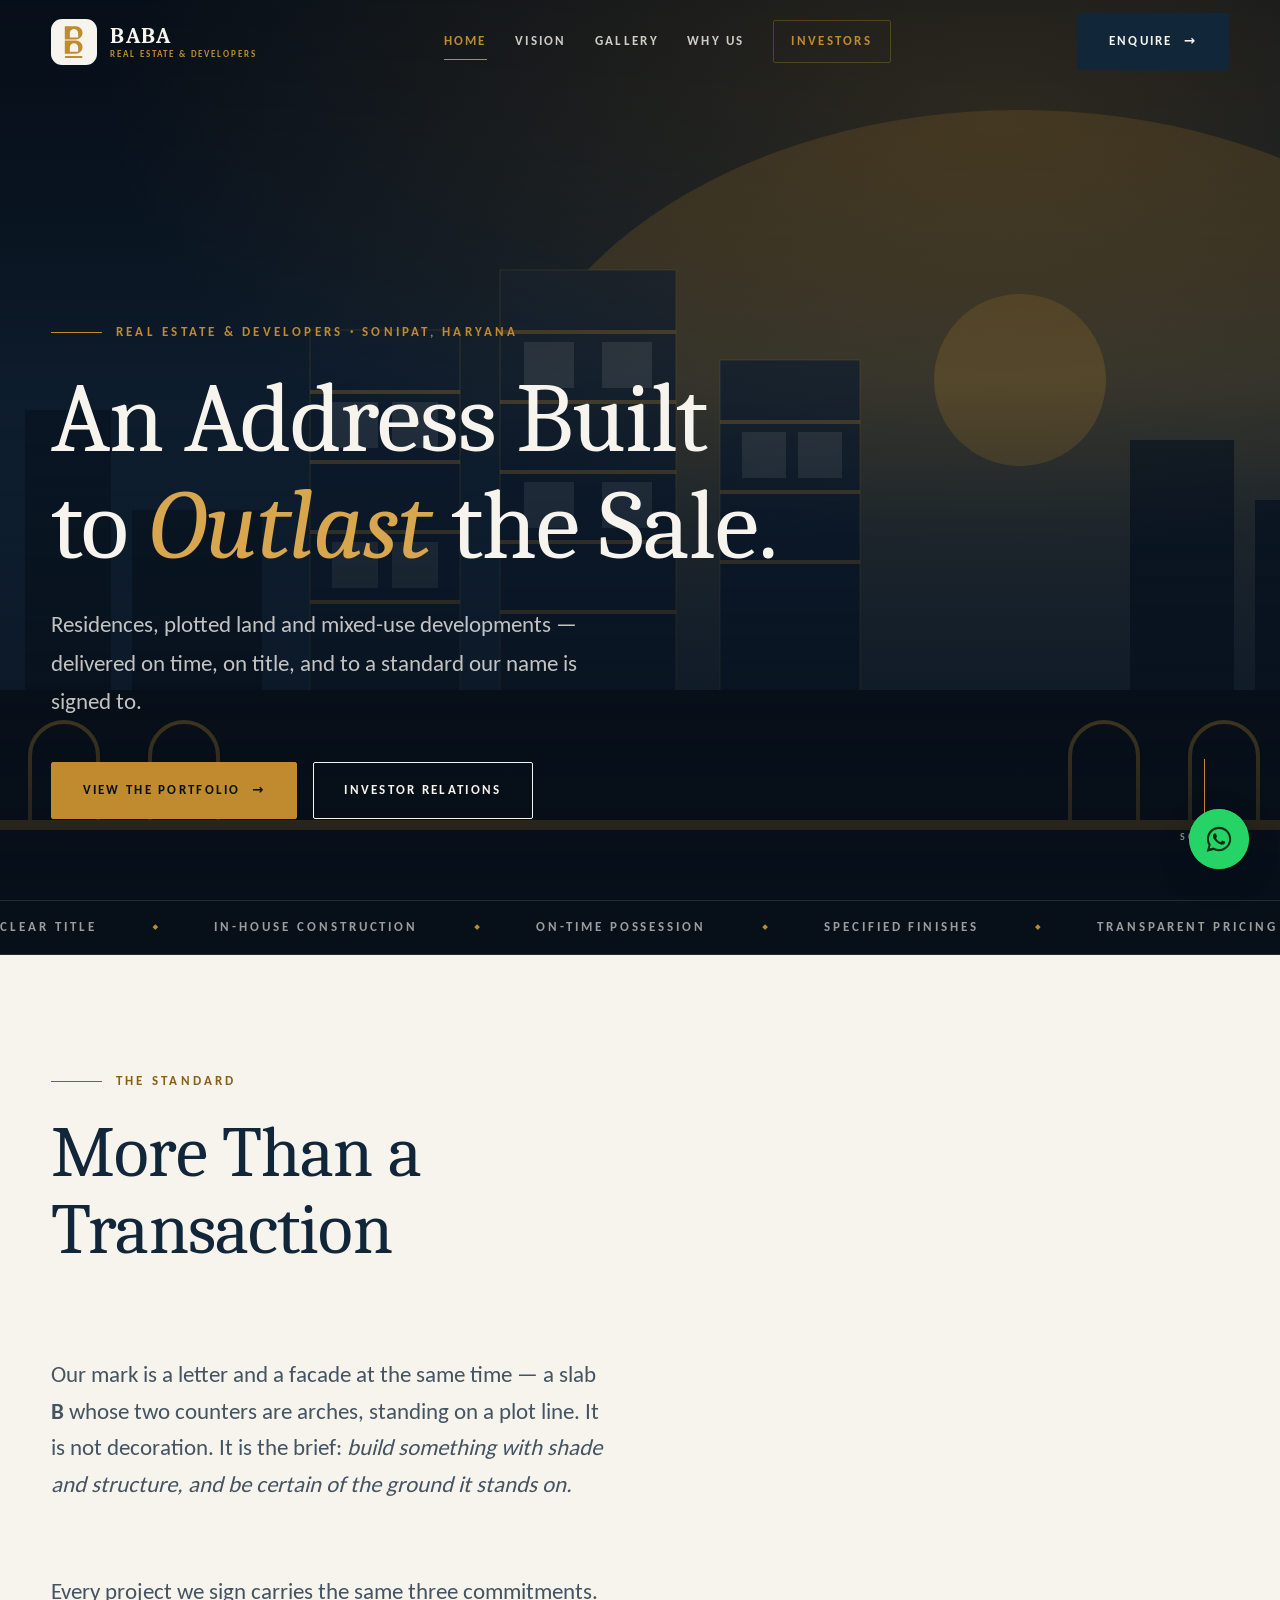
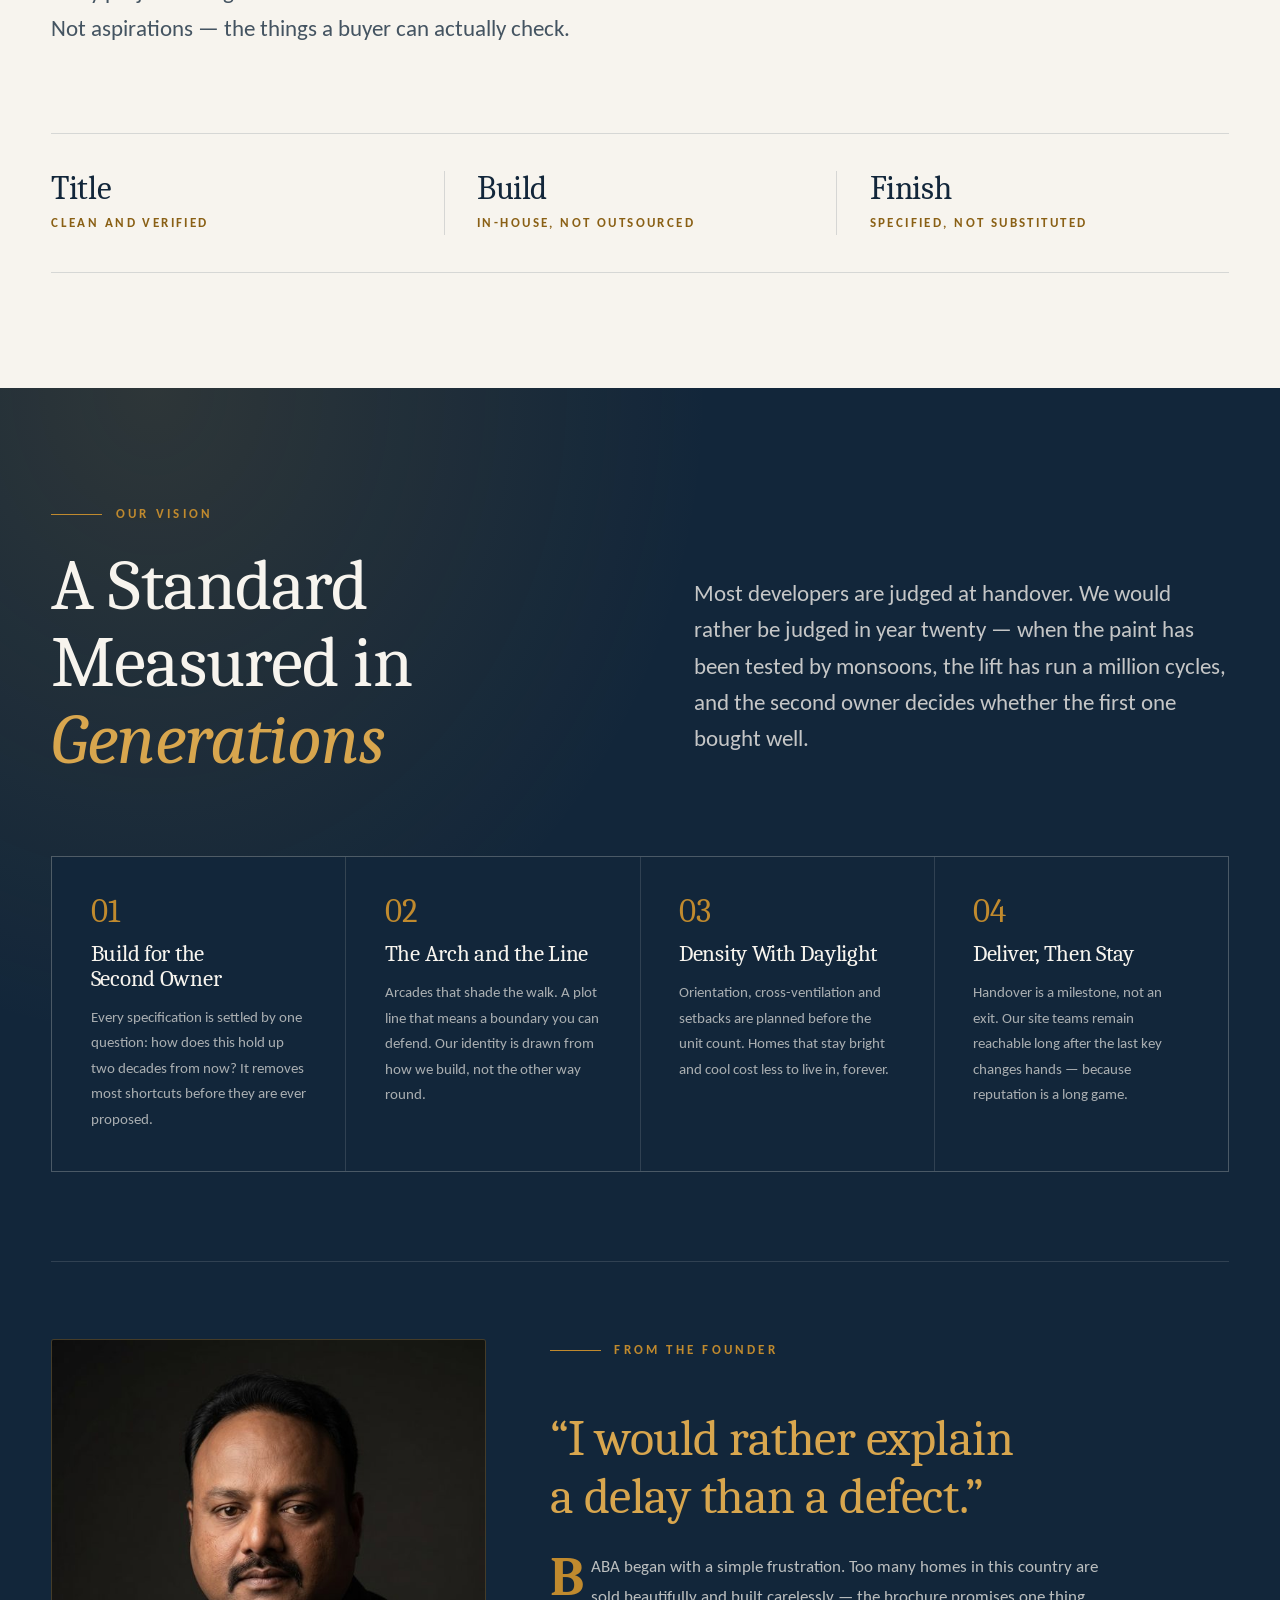
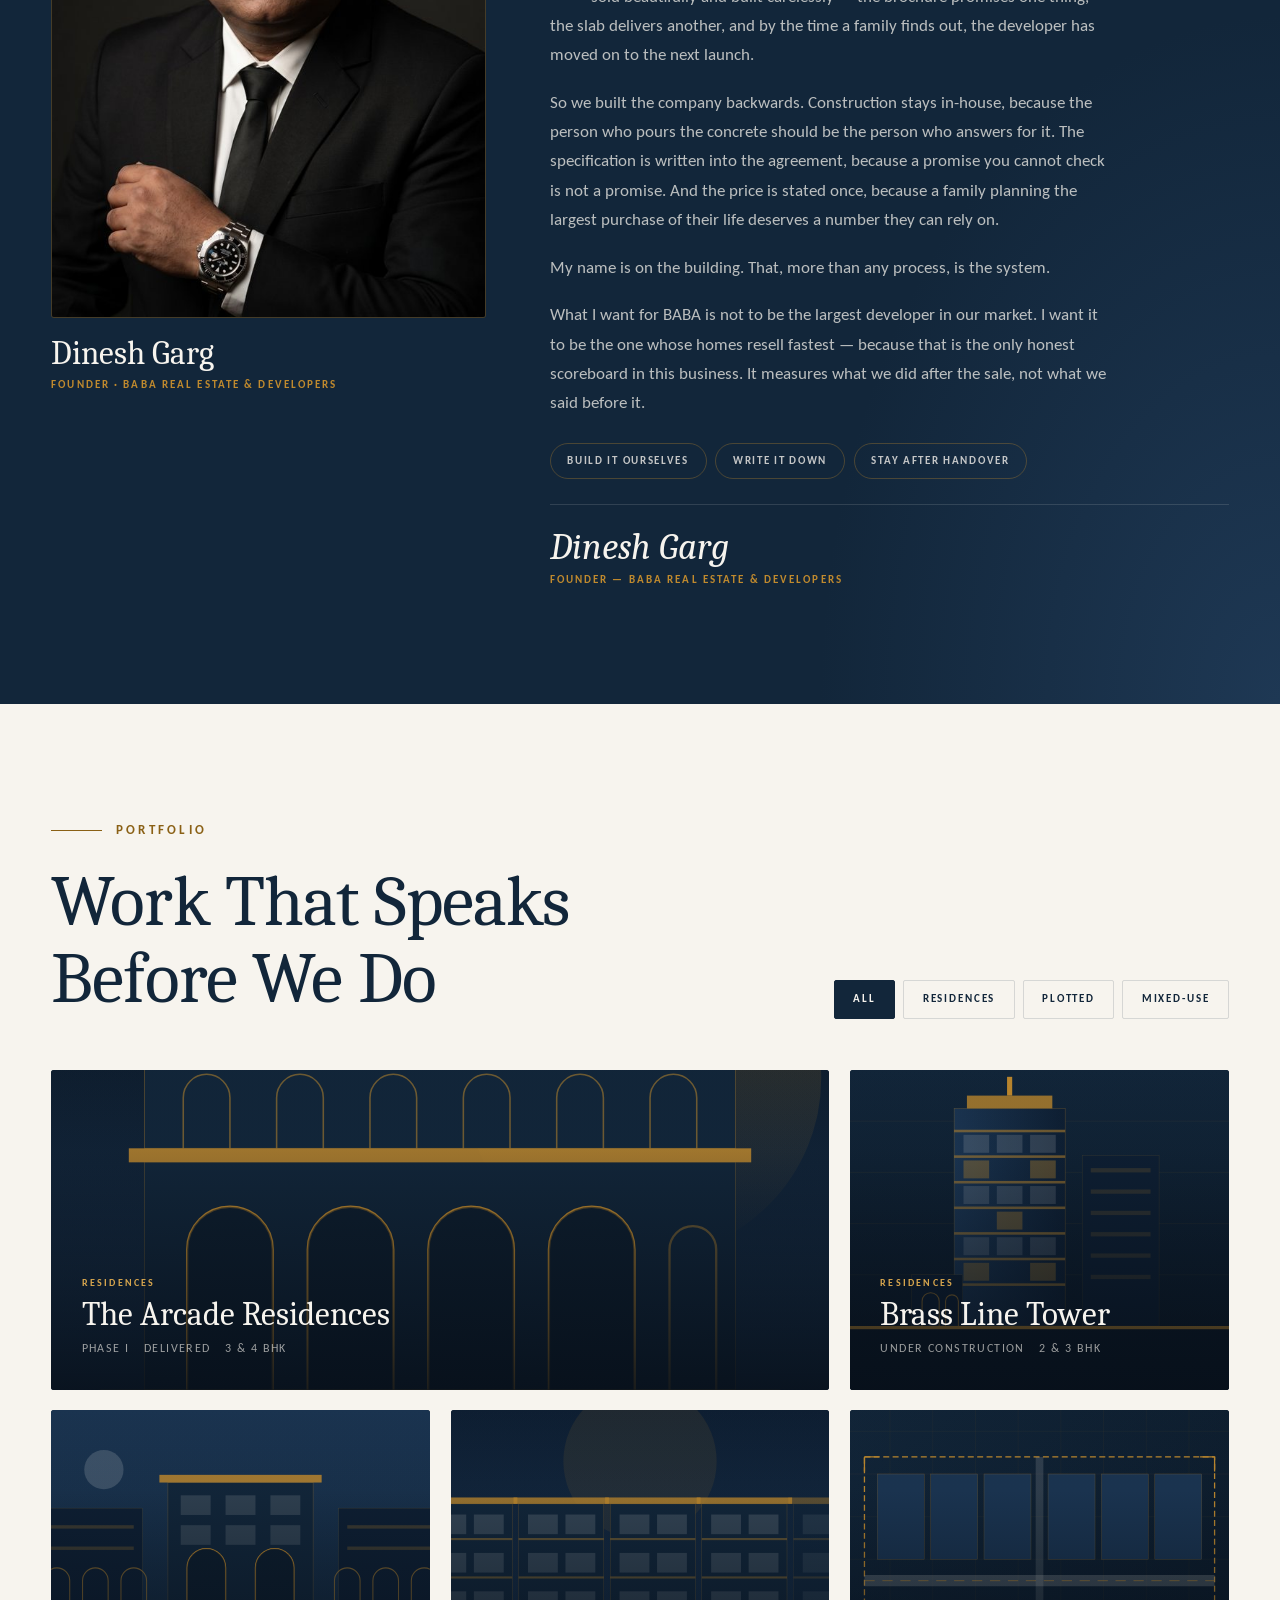
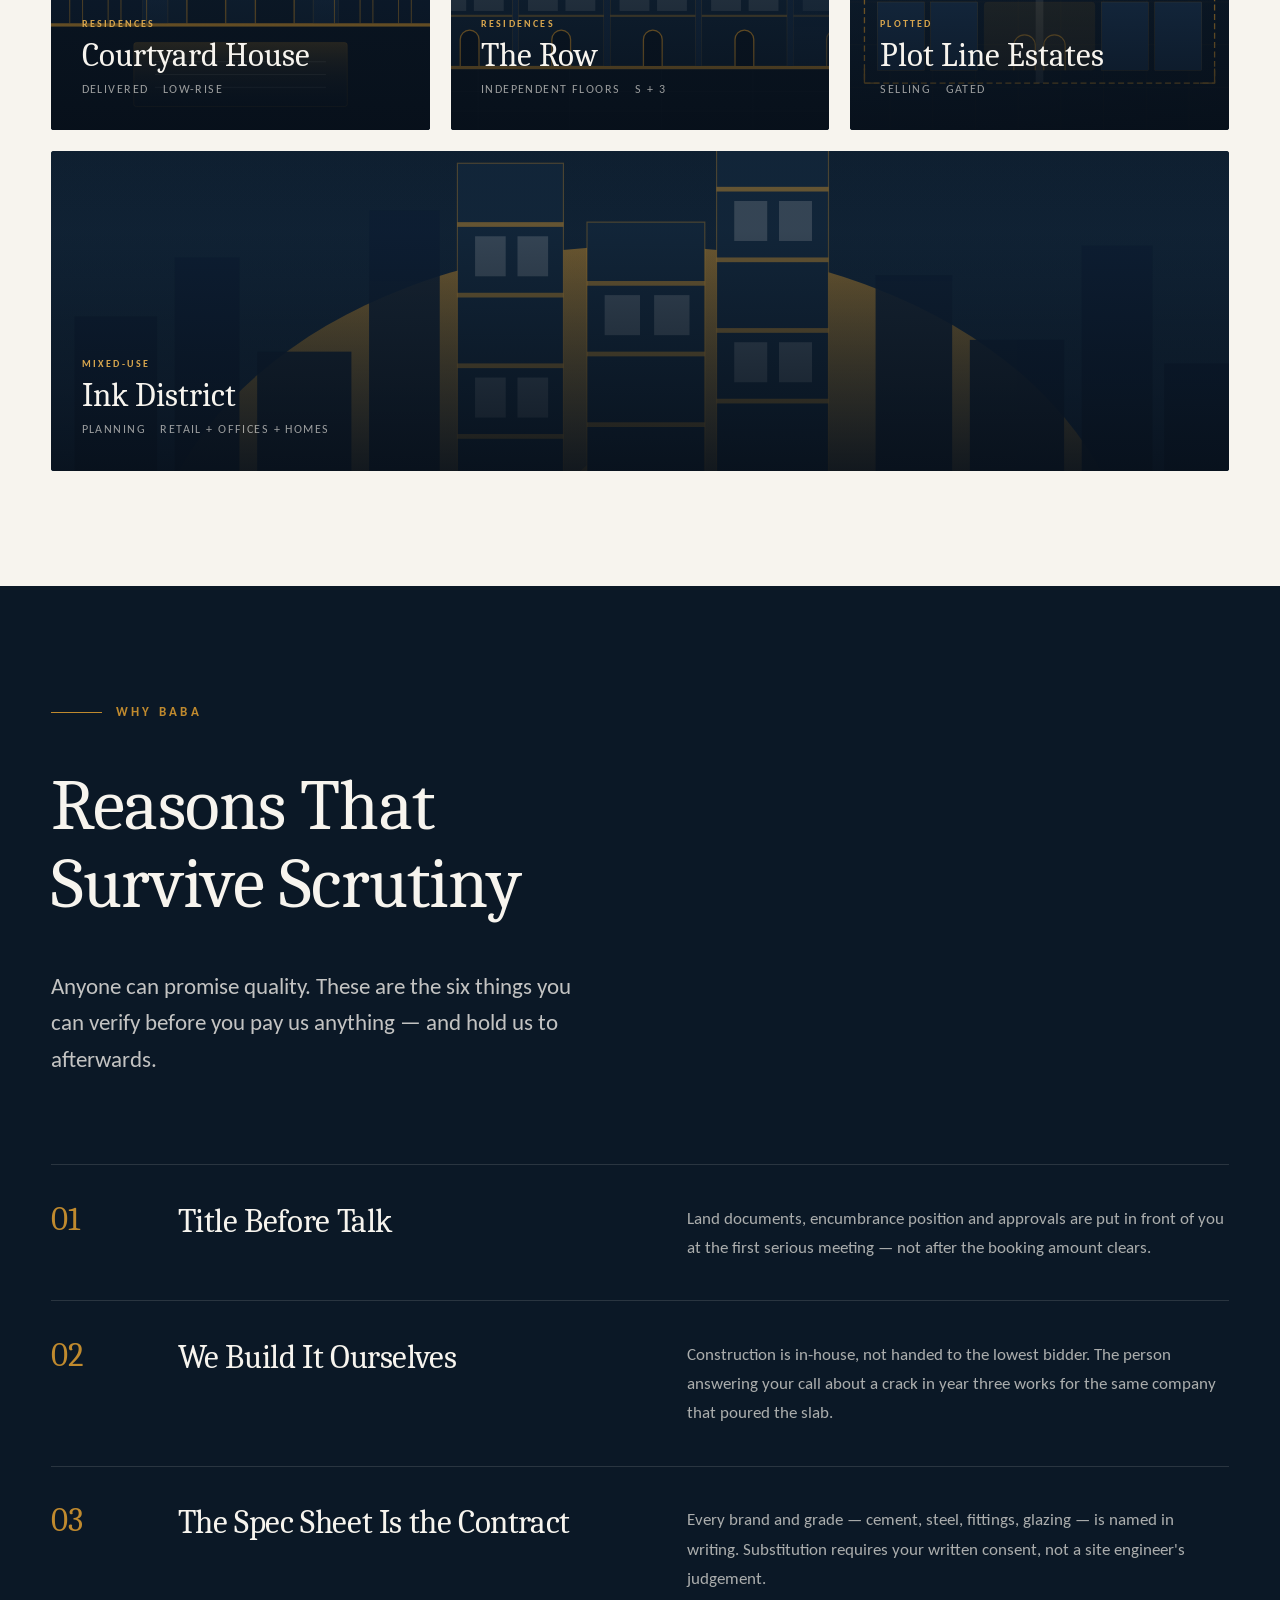
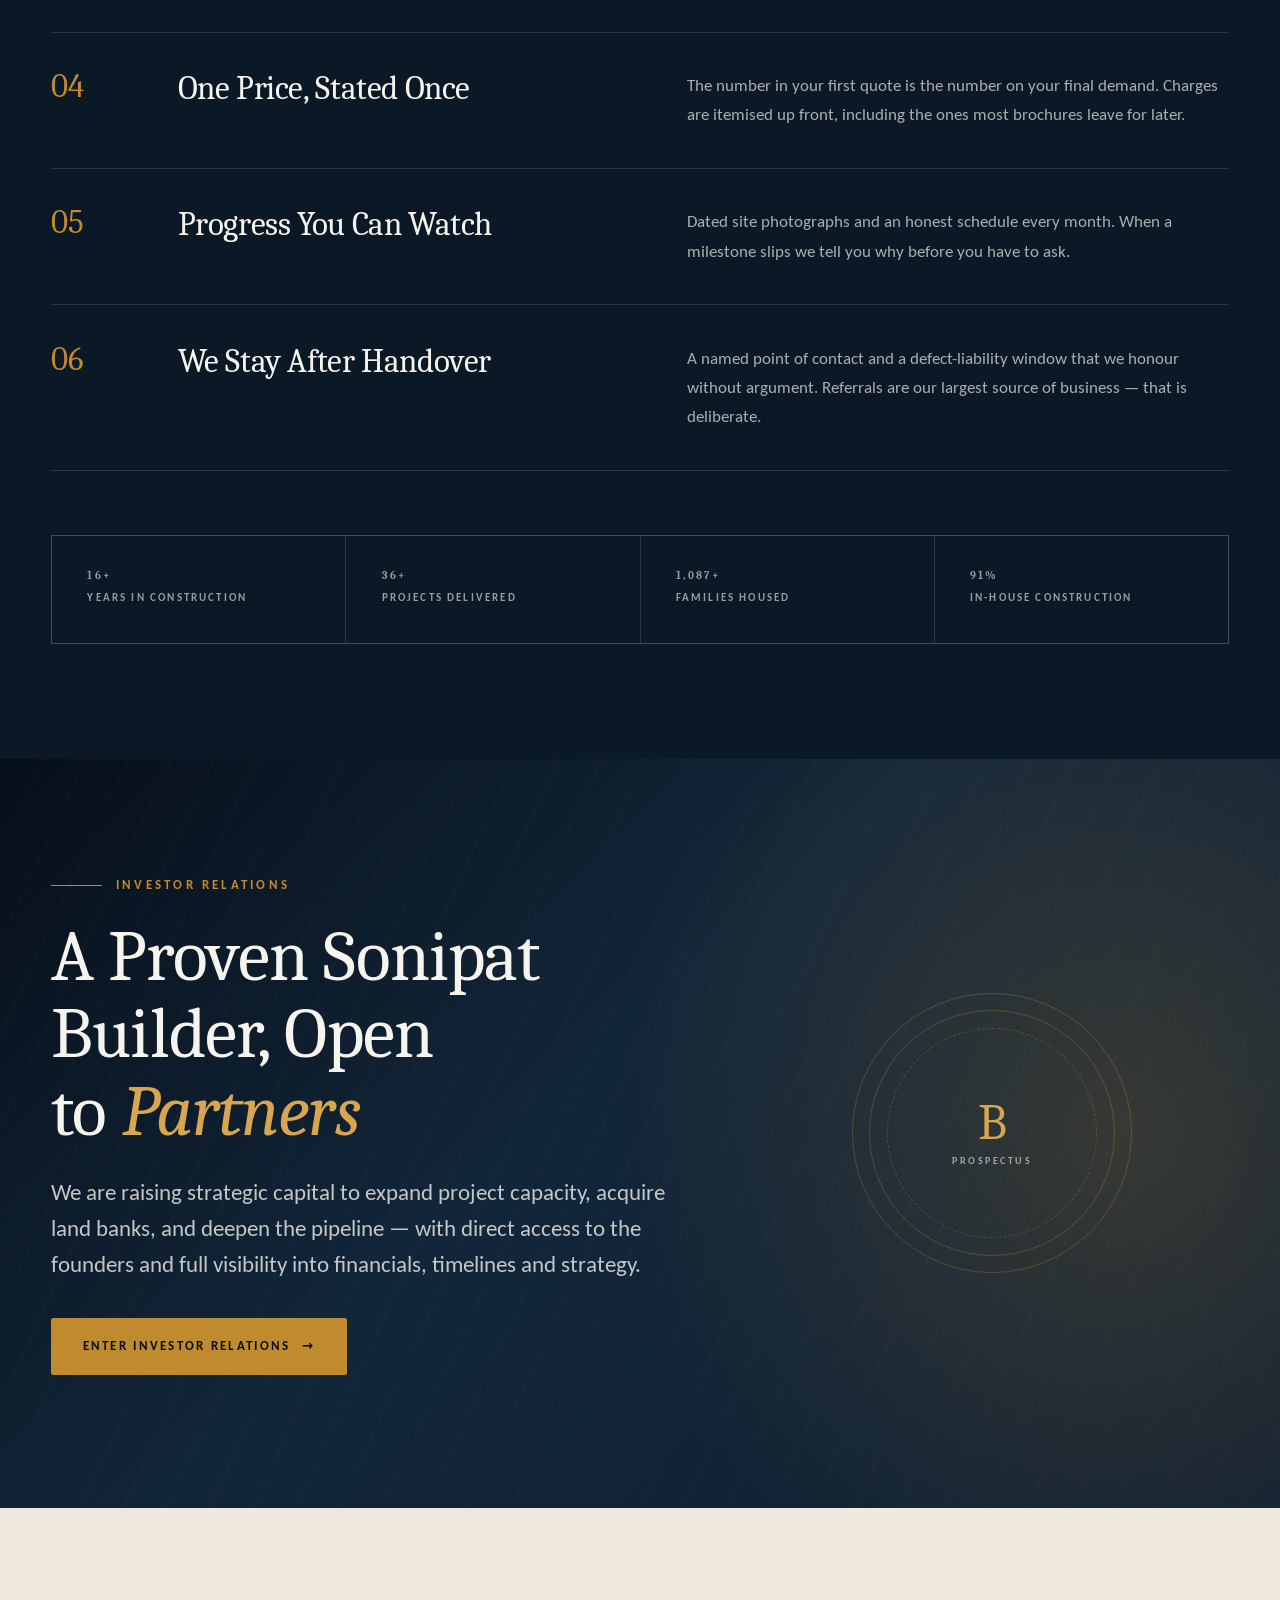
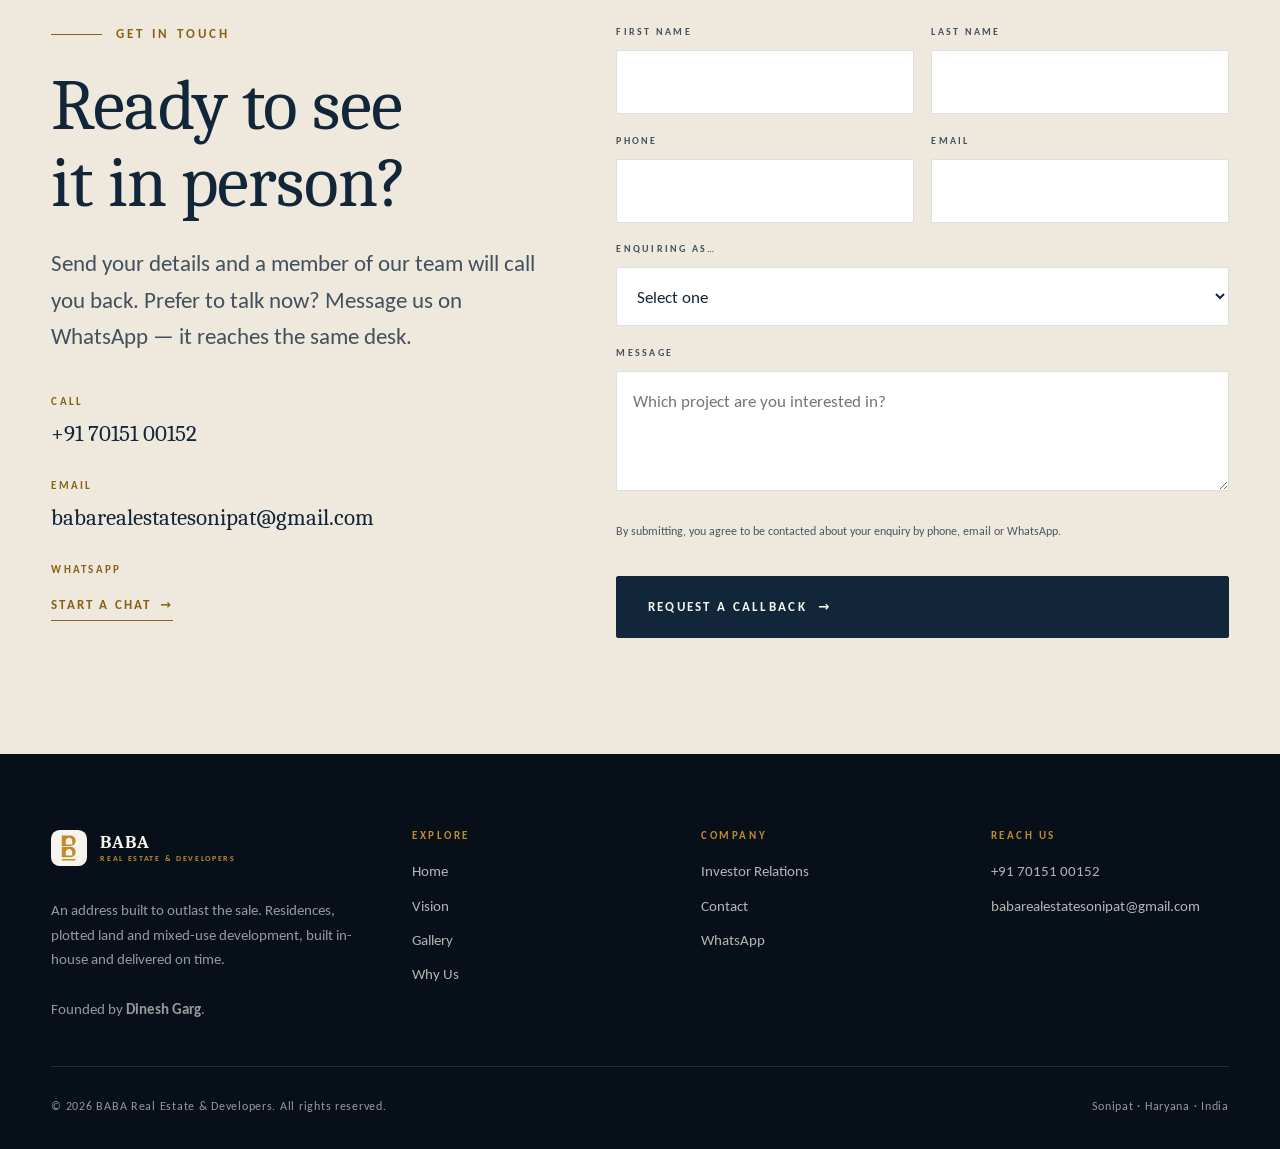
==== commit a0d045b7: "Target Sonipat builder searches: meta, schema, sitemap Co-Authored-By: Claude Opus 5.5 <noreply@anth" ====
--- a/index.html
+++ b/index.html
@@ -1,16 +1,28 @@
 <!DOCTYPE html>
-<html lang="en">
+<html lang="en-IN">
 <head>
 <meta charset="utf-8">
 <meta name="viewport" content="width=device-width, initial-scale=1">
-<title>BABA Real Estate &amp; Developers — An Address Built to Outlast the Sale</title>
-<meta name="description" content="BABA Real Estate &amp; Developers — residences, plotted land and mixed-use developments delivered on time, on title, and to a standard our name is signed to.">
+<title>Builders &amp; Developers in Sonipat | BABA Real Estate</title>
+<meta name="description" content="BABA Real Estate &amp; Developers, Sonipat, Haryana: residences, plotted land and mixed-use developments, founded by Dinesh Garg. Call or WhatsApp +91 70151 00152.">
+<meta name="robots" content="index, follow, max-image-preview:large">
+<link rel="canonical" href="https://baba-real-estate.in/">
 <meta name="theme-color" content="#12263A">
 
 <meta property="og:type" content="website">
-<meta property="og:title" content="BABA Real Estate &amp; Developers">
-<meta property="og:description" content="An address built to outlast the sale.">
-<meta property="og:image" content="assets/img/logo-mark.svg">
+<meta property="og:site_name" content="BABA Real Estate &amp; Developers">
+<meta property="og:locale" content="en_IN">
+<meta property="og:title" content="BABA Real Estate &amp; Developers, Sonipat">
+<meta property="og:description" content="An address built to outlast the sale. Residences, plotted land and mixed-use developments from Sonipat, Haryana.">
+<meta property="og:url" content="https://baba-real-estate.in/">
+<meta property="og:image" content="https://baba-real-estate.in/assets/img/founder-dinesh-garg-1200.jpg">
+<meta property="og:image:width" content="1200">
+<meta property="og:image:height" content="1600">
+<meta property="og:image:alt" content="Dinesh Garg, Founder of BABA Real Estate &amp; Developers, Sonipat">
+<meta name="twitter:card" content="summary_large_image">
+<meta name="twitter:title" content="BABA Real Estate &amp; Developers, Sonipat">
+<meta name="twitter:description" content="An address built to outlast the sale. Residences, plotted land and mixed-use developments from Sonipat, Haryana.">
+<meta name="twitter:image" content="https://baba-real-estate.in/assets/img/founder-dinesh-garg-1200.jpg">
 
 <link rel="icon" href="assets/img/favicon.svg" type="image/svg+xml">
 <link rel="apple-touch-icon" href="assets/img/logo-mark.svg">
@@ -28,6 +40,62 @@
 <link rel="stylesheet" href="assets/css/site.css">
 <script src="assets/js/config.js" defer></script>
 <script src="assets/js/site.js" defer></script>
+
+<script type="application/ld+json">
+{
+  "@context": "https://schema.org",
+  "@graph": [
+    {
+      "@type": ["RealEstateAgent", "HomeAndConstructionBusiness"],
+      "@id": "https://baba-real-estate.in/#business",
+      "name": "BABA Real Estate & Developers",
+      "description": "Real estate developer in Sonipat, Haryana: residences, plotted land and mixed-use developments. Founded by Dinesh Garg.",
+      "url": "https://baba-real-estate.in/",
+      "logo": "https://baba-real-estate.in/assets/img/logo-mark.svg",
+      "image": "https://baba-real-estate.in/assets/img/founder-dinesh-garg-1200.jpg",
+      "telephone": "+91-7015100152",
+      "email": "babarealestatesonipat@gmail.com",
+      "address": {
+        "@type": "PostalAddress",
+        "addressLocality": "Sonipat",
+        "addressRegion": "Haryana",
+        "addressCountry": "IN"
+      },
+      "areaServed": {
+        "@type": "City",
+        "name": "Sonipat",
+        "containedInPlace": { "@type": "State", "name": "Haryana" }
+      },
+      "founder": { "@id": "https://baba-real-estate.in/#founder" }
+    },
+    {
+      "@type": "Person",
+      "@id": "https://baba-real-estate.in/#founder",
+      "name": "Dinesh Garg",
+      "jobTitle": "Founder",
+      "image": "https://baba-real-estate.in/assets/img/founder-dinesh-garg-1200.jpg",
+      "worksFor": { "@id": "https://baba-real-estate.in/#business" }
+    },
+    {
+      "@type": "WebSite",
+      "@id": "https://baba-real-estate.in/#website",
+      "url": "https://baba-real-estate.in/",
+      "name": "BABA Real Estate & Developers",
+      "inLanguage": "en-IN",
+      "publisher": { "@id": "https://baba-real-estate.in/#business" }
+    },
+    {
+      "@type": "WebPage",
+      "@id": "https://baba-real-estate.in/#webpage",
+      "url": "https://baba-real-estate.in/",
+      "name": "Builders & Developers in Sonipat | BABA Real Estate",
+      "inLanguage": "en-IN",
+      "isPartOf": { "@id": "https://baba-real-estate.in/#website" },
+      "about": { "@id": "https://baba-real-estate.in/#business" }
+    }
+  ]
+}
+</script>
 </head>
 
 <body>
@@ -152,7 +220,7 @@
   </div>
 
   <div class="hero__in">
-    <p class="eyebrow" data-reveal>Real Estate &amp; Developers</p>
+    <p class="eyebrow" data-reveal>Real Estate &amp; Developers · Sonipat, Haryana</p>
     <h1 data-reveal style="--d:90ms">An Address Built to <em>Outlast</em> the Sale.</h1>
     <p class="hero__sub" data-reveal style="--d:200ms">
       Residences, plotted land and mixed-use developments — delivered on time, on title,
@@ -258,7 +326,7 @@
              srcset="assets/img/founder-dinesh-garg-600.jpg 600w,
                      assets/img/founder-dinesh-garg-1200.jpg 1200w"
              sizes="(max-width: 640px) 92vw, (max-width: 1080px) 380px, 471px"
-             alt="Dinesh Garg, Founder of BABA Real Estate &amp; Developers"
+             alt="Dinesh Garg, Founder of BABA Real Estate &amp; Developers, Sonipat"
              loading="lazy" decoding="async" width="600" height="800">
         <figcaption>
           <strong>Dinesh Garg</strong>
@@ -498,7 +566,7 @@
   <div class="shell iband__in">
     <div>
       <p class="eyebrow" data-reveal>Investor Relations</p>
-      <h2 data-reveal style="--d:80ms">A Proven Builder, Open to <span class="script">Partners</span></h2>
+      <h2 data-reveal style="--d:80ms">A Proven Sonipat Builder, Open to <span class="script">Partners</span></h2>
       <p class="lede" data-reveal style="--d:160ms">
         We are raising strategic capital to expand project capacity, acquire land banks, and
         deepen the pipeline — with direct access to the founders and full visibility into
@@ -533,7 +601,7 @@
       <dl class="contact__detail" data-reveal style="--d:240ms">
         <div>
           <dt>Call</dt>
-          <dd><a id="phoneLink" href="#">+91 99999 99999</a></dd>
+          <dd><a id="phoneLink" href="tel:+917015100152">+91 70151 00152</a></dd>
         </div>
         <div>
           <dt>Email</dt>
@@ -648,7 +716,7 @@
       <div>
         <h4>Reach Us</h4>
         <ul>
-          <li><a class="js-phone" href="#">+91 99999 99999</a></li>
+          <li><a class="js-phone" href="tel:+917015100152">+91 70151 00152</a></li>
           <li><a class="js-mail" href="#">babarealestatesonipat@gmail.com</a></li>
         </ul>
       </div>
@@ -656,7 +724,7 @@
 
     <div class="footer__bot">
       <span>© <span id="yr">2026</span> BABA Real Estate &amp; Developers. All rights reserved.</span>
-      <span>Slate Ink · Brass · Lime Paper</span>
+      <span>Sonipat · Haryana · India</span>
     </div>
   </div>
 </footer>
